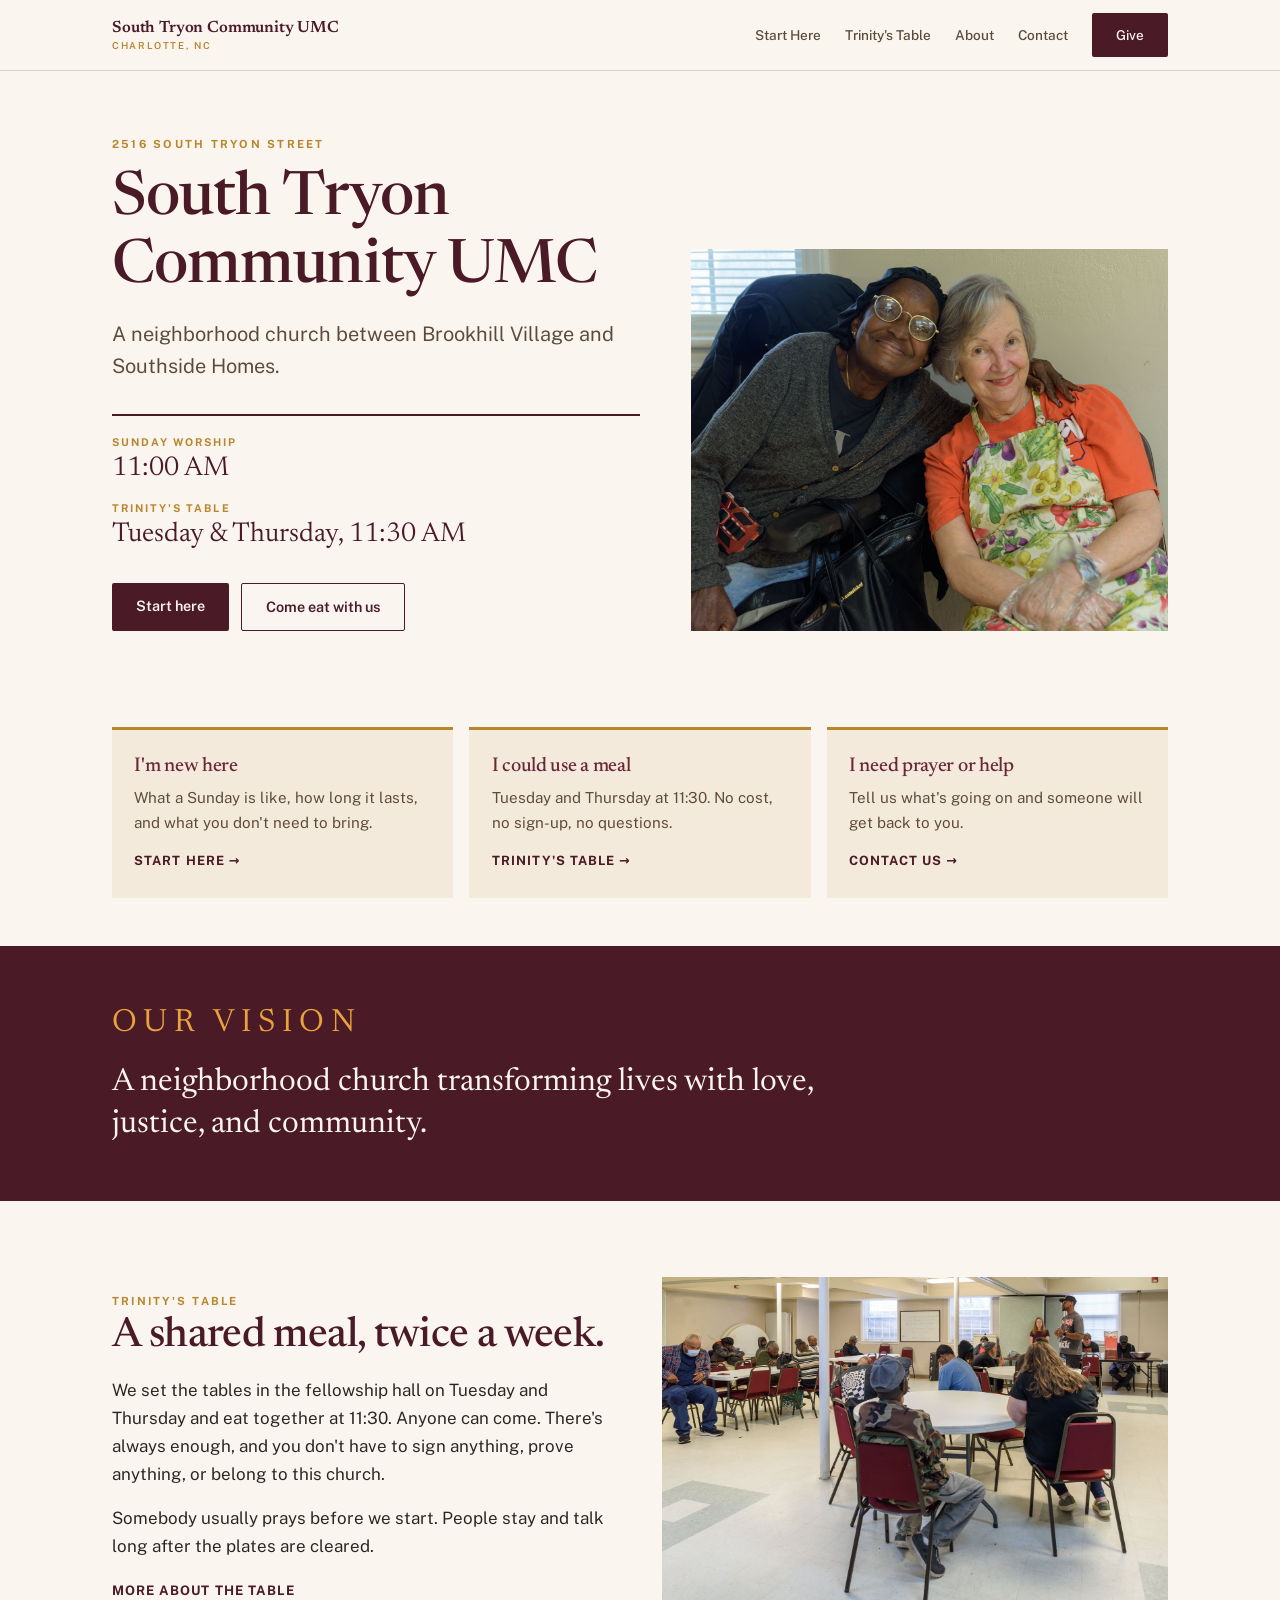
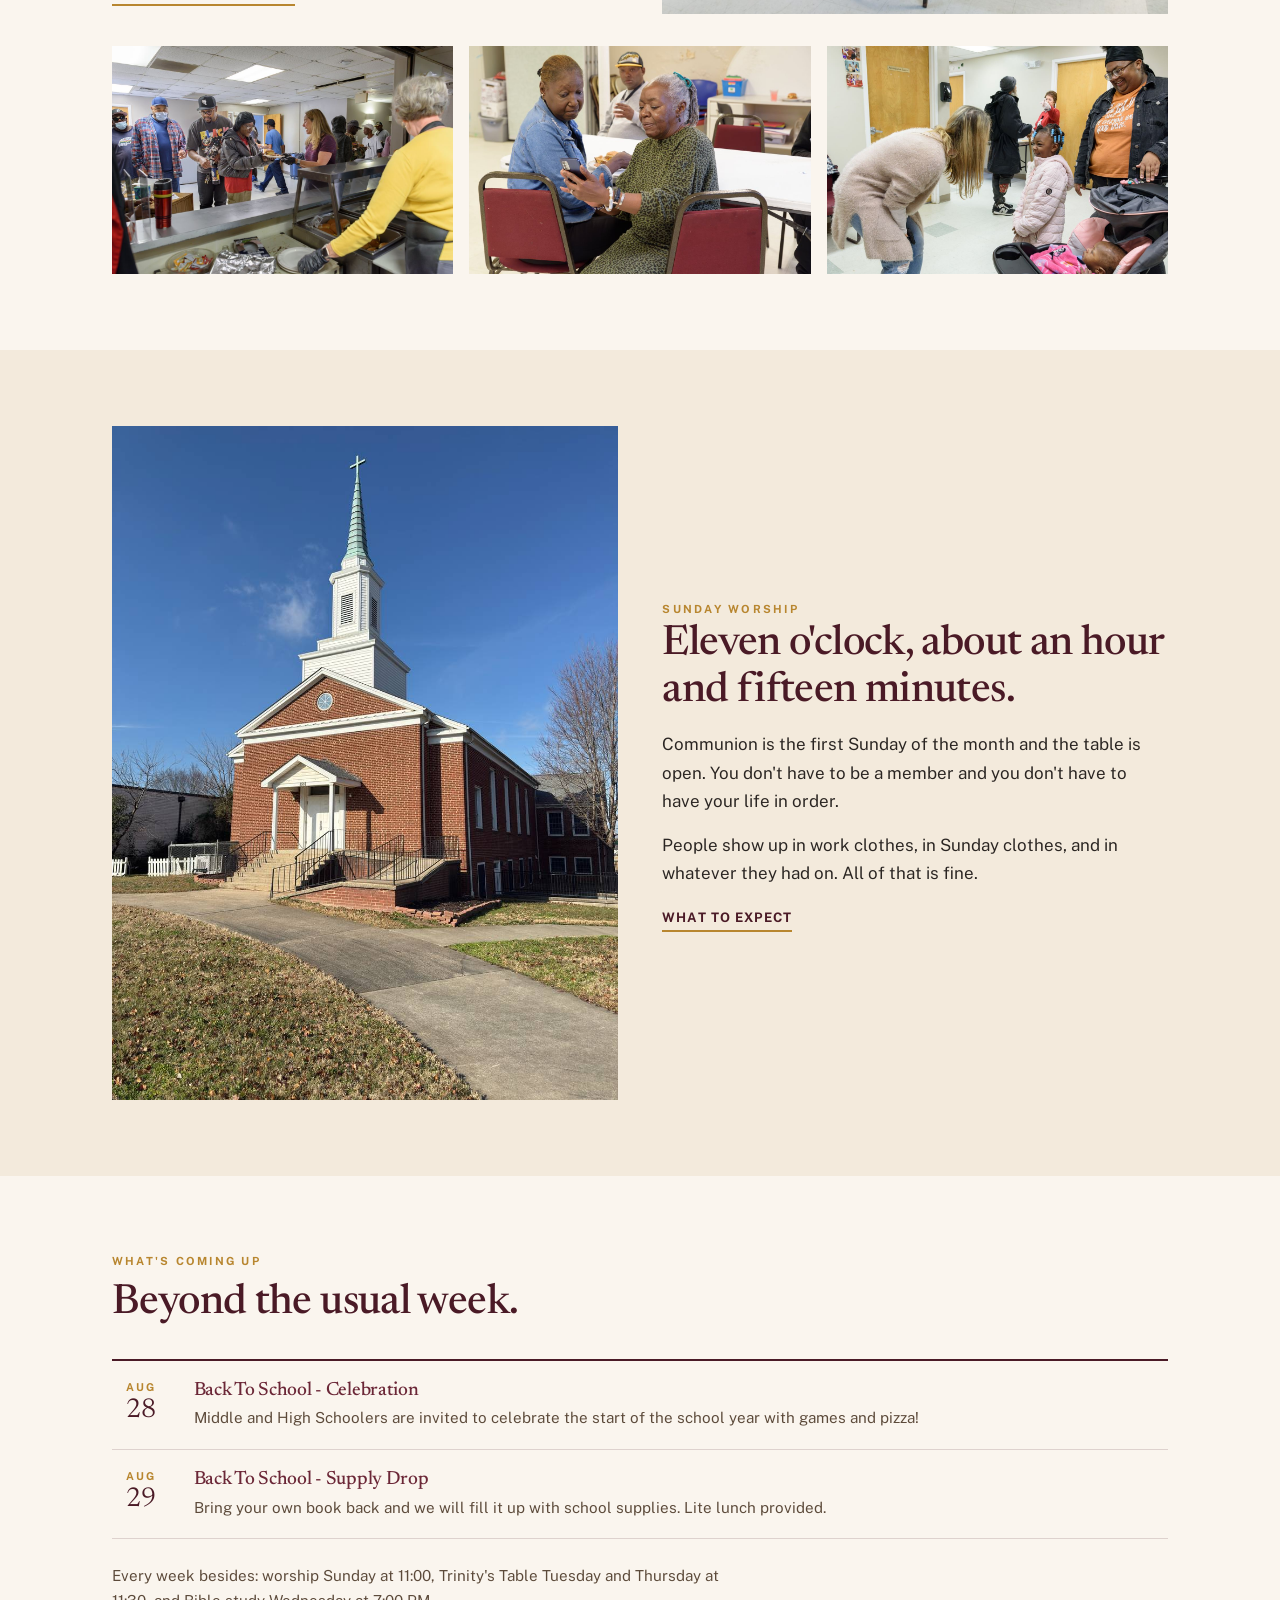
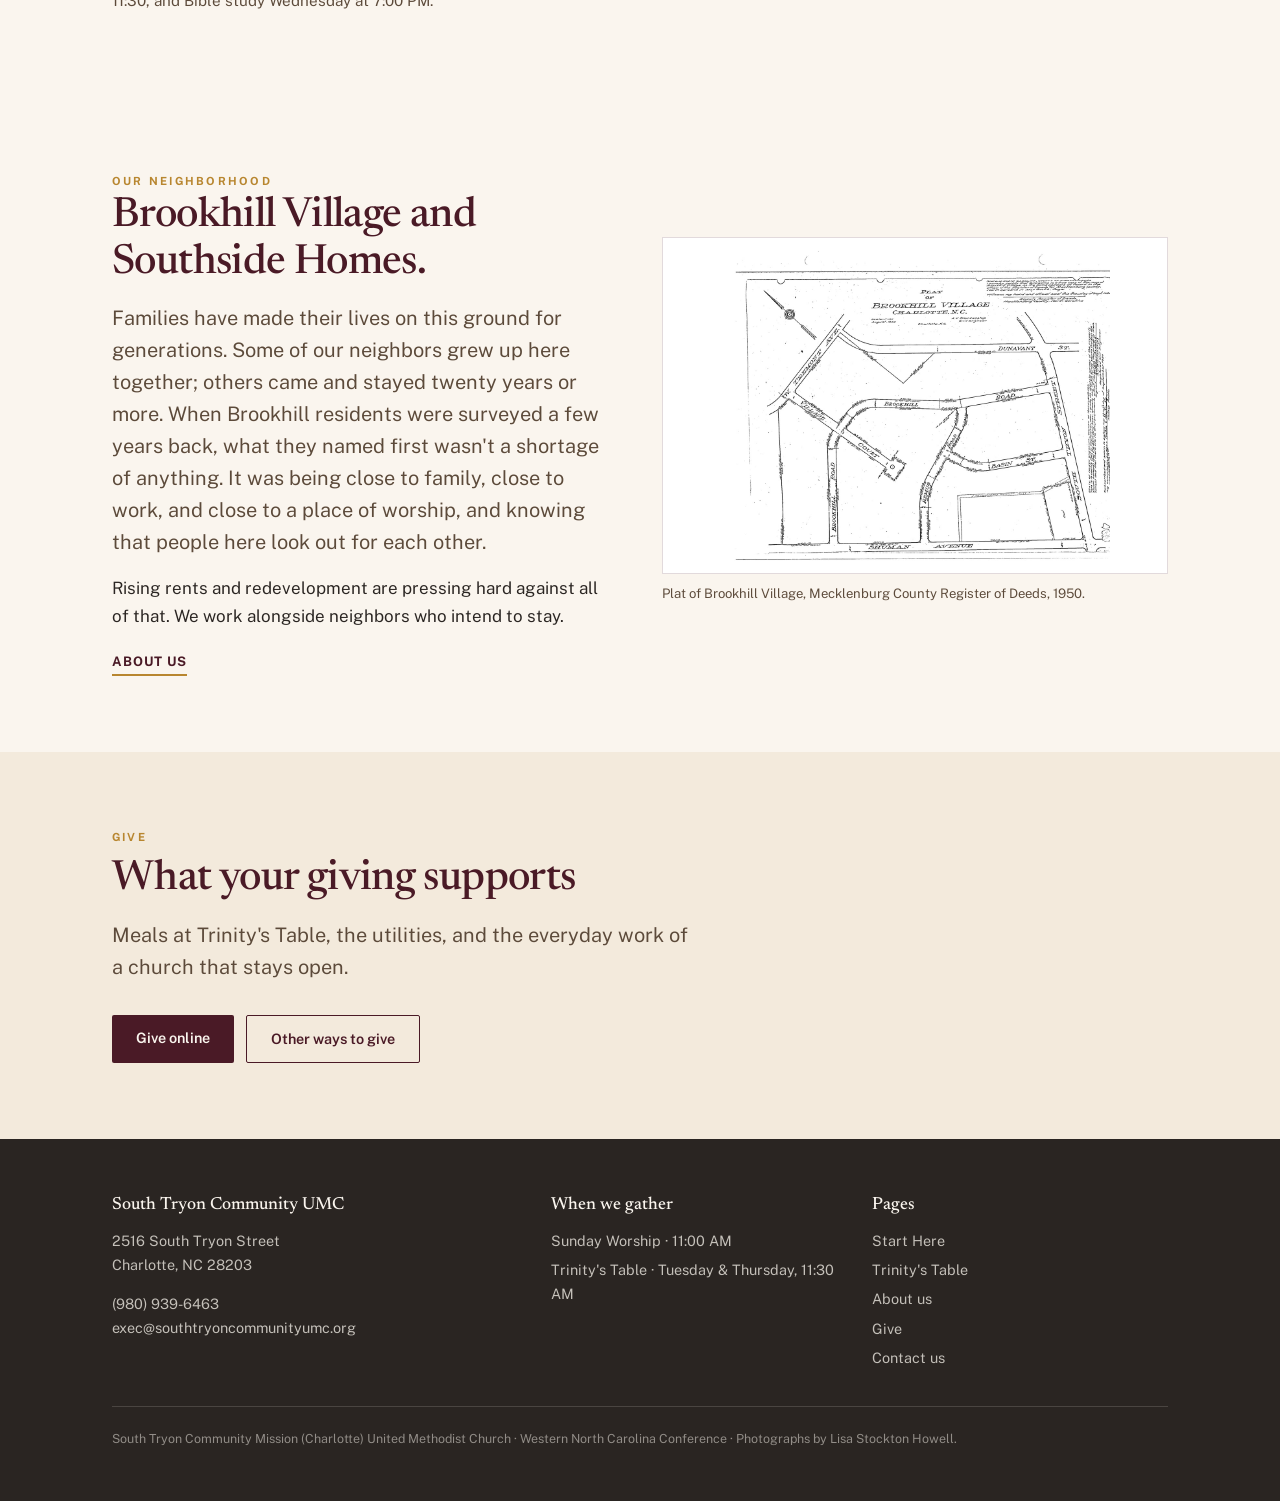
==== index.html @ f8459d77 "our neighborhood changes" ====
<!doctype html>
<html lang="en">
  <head>
    <meta charset="utf-8" />
    <meta name="viewport" content="width=device-width, initial-scale=1" />
    <title>
      South Tryon Community UMC — A Neighborhood Church in Charlotte
    </title>
    <meta
      name="description"
      content="A neighborhood church on South Tryon Street in Charlotte. Worship Sundays at 11:00. A free meal Tuesdays and Thursdays at 11:30."
    />
    <meta
      property="og:title"
      content="South Tryon Community UMC — A Neighborhood Church in Charlotte"
    />
    <meta
      property="og:description"
      content="A neighborhood church on South Tryon Street in Charlotte. Worship Sundays at 11:00. A free meal Tuesdays and Thursdays at 11:30."
    />
    <meta property="og:type" content="website" />
    <meta
      property="og:image"
      content="https://www.southtryoncommunityumc.org/hero.jpg"
    />
    <meta name="theme-color" content="#FAF5EE" />
    <link rel="preconnect" href="https://fonts.googleapis.com" />
    <link rel="preconnect" href="https://fonts.gstatic.com" crossorigin />
    <link
      href="https://fonts.googleapis.com/css2?family=Newsreader:opsz,wght@6..72,400;6..72,500;6..72,600&family=Public+Sans:wght@400;500;600;700&display=swap"
      rel="stylesheet"
    />
    <link rel="stylesheet" href="style.css" />
  </head>
  <body>
    <a class="skip" href="#main">Skip to content</a>

    <header class="site-head">
      <div class="head-in">
        <a class="brand" href="index.html"
          >South Tryon Community UMC<span>Charlotte, NC</span></a
        >
        <nav class="nav">
          <a href="visit.html">Start Here</a>
          <a href="table.html">Trinity's Table</a>
          <a href="about.html">About</a>
          <a href="visit.html#contact">Contact</a>
          <a
            class="btn"
            href="https://tithe.ly/give_new/www/#/tithely/give-one-time/189090"
            >Give</a
          >
        </nav>
      </div>
    </header>

    <main id="main">
      <section class="hero">
        <div class="wrap hero-grid">
          <div>
            <p class="eyebrow">2516 South Tryon Street</p>
            <h1>South Tryon Community UMC</h1>
            <p class="lede measure">
              A neighborhood church between Brookhill Village and Southside
              Homes.
            </p>
            <div class="hours">
              <dl>
                <div>
                  <dt>Sunday Worship</dt>
                  <dd>11:00 AM</dd>
                </div>
                <div>
                  <dt>Trinity's Table</dt>
                  <dd>Tuesday &amp; Thursday, 11:30 AM</dd>
                </div>
              </dl>
            </div>
            <div class="btn-row">
              <a class="btn" href="visit.html">Start here</a>
              <a class="btn btn-ghost" href="table.html">Come eat with us</a>
            </div>
          </div>
          <figure class="hero-photo">
            <img
              src="hero.jpg"
              alt="Two women sitting together at Trinity's Table, one with her arm around the other."
              width="1700"
              height="1360"
              fetchpriority="high"
            />
          </figure>
        </div>
      </section>

      <section class="sec sec-tight">
        <div class="wrap doors">
          <a class="door" href="visit.html">
            <h3>I'm new here</h3>
            <p>
              What a Sunday is like, how long it lasts, and what you don't need
              to bring.
            </p>
            <span class="go">Start here &rarr;</span>
          </a>
          <a class="door" href="table.html">
            <h3>I could use a meal</h3>
            <p>
              Tuesday and Thursday at 11:30. No cost, no sign-up, no questions.
            </p>
            <span class="go">Trinity's Table &rarr;</span>
          </a>
          <a class="door" href="visit.html#contact">
            <h3>I need prayer or help</h3>
            <p>Tell us what's going on and someone will get back to you.</p>
            <span class="go">Contact us &rarr;</span>
          </a>
        </div>
      </section>

      <section class="band">
        <div class="wrap">
          <p class="eyebrow">Our vision</p>
          <p>
            A neighborhood church transforming lives with love, justice, and
            community.
          </p>
        </div>
      </section>

      <section class="sec">
        <div class="wrap">
          <div class="split">
            <div>
              <span class="eyebrow">Trinity's Table</span>
              <h2>A shared meal, twice a week.</h2>
              <p>
                We set the tables in the fellowship hall on Tuesday and Thursday
                and eat together at 11:30. Anyone can come. There's always
                enough, and you don't have to sign anything, prove anything, or
                belong to this church.
              </p>
              <p>
                Somebody usually prays before we start. People stay and talk
                long after the plates are cleared.
              </p>
              <a class="more" href="table.html">More about the table</a>
            </div>
            <figure class="split-media">
              <img
                src="table-room.jpg"
                alt="Neighbors seated at round tables in the fellowship hall before the meal."
                loading="lazy"
                width="1500"
                height="1001"
              />
            </figure>
          </div>
          <div class="trio">
            <img
              src="table-serving.jpg"
              alt="Neighbors being served lunch at Trinity's Table."
              loading="lazy"
              width="1200"
              height="801"
            />
            <img
              src="table-talk.jpg"
              alt="Two women sitting at a table, talking and looking at a phone."
              loading="lazy"
              width="1200"
              height="801"
            />
            <img
              src="youth.jpg"
              alt="A young girl smiling as a volunteer bends down to greet her."
              loading="lazy"
              width="1300"
              height="868"
            />
          </div>
        </div>
      </section>

      <section class="sec sec-alt">
        <div class="wrap">
          <div class="split split-rev">
            <div>
              <span class="eyebrow">Sunday Worship</span>
              <h2>Eleven o'clock, about an hour and fifteen minutes.</h2>
              <p>
                Communion is the first Sunday of the month and the table is
                open. You don't have to be a member and you don't have to have
                your life in order.
              </p>
              <p>
                People show up in work clothes, in Sunday clothes, and in
                whatever they had on. All of that is fine.
              </p>
              <a class="more" href="visit.html">What to expect</a>
            </div>
            <figure class="split-media tall">
              <img
                src="church.jpg"
                alt="The brick sanctuary of South Tryon Community UMC with its white steeple."
                loading="lazy"
                width="938"
                height="1250"
              />
            </figure>
          </div>
        </div>
      </section>

      <!-- EVENTS:START -->
  <section class="sec" id="events">
    <div class="wrap">
      <span class="eyebrow">What's coming up</span>
      <h2>Beyond the usual week.</h2>
      <ul class="events">
        <li class="event">
          <div class="event-date">
            <span class="event-month">Aug</span>
            <span class="event-day">28</span>
          </div>
          <div class="event-body">
            <h3 class="event-title">Back To School - Celebration</h3>
            <p class="event-desc">Middle and High Schoolers are invited to celebrate the start of the school year with games and pizza!</p>
          </div>
        </li>
        <li class="event">
          <div class="event-date">
            <span class="event-month">Aug</span>
            <span class="event-day">29</span>
          </div>
          <div class="event-body">
            <h3 class="event-title">Back To School - Supply Drop</h3>
            <p class="event-desc">Bring your own book back and we will fill it up with school supplies. Lite lunch provided.</p>
          </div>
        </li>
      </ul>
      <p class="events-note">Every week besides: worship Sunday at 11:00, Trinity&#x27;s Table Tuesday and Thursday at 11:30, and Bible study Wednesday at 7:00 PM.</p>
    </div>
  </section>
<!-- EVENTS:END -->

      <section class="sec">
        <div class="wrap">
          <div class="split">
            <div>
              <span class="eyebrow">Our neighborhood</span>
              <h2>Brookhill Village and Southside Homes.</h2>
              <p class="lede measure">
                Families have made their lives on this ground for
                generations. Some of our neighbors grew up here together;
                others came and stayed twenty years or more. When Brookhill
                residents were surveyed a few years back, what they named
                first wasn't a shortage of anything. It was being close to
                family, close to work, and close to a place of worship, and
                knowing that people here look out for each other.
              </p>
              <p class="measure">
                Rising rents and redevelopment are pressing hard against all
                of that. We work alongside neighbors who intend to stay.
              </p>
              <a class="more" href="about.html">About us</a>
            </div>
            <figure class="split-media doc-media">
              <img
                src="brookhill-plat-1950.jpg"
                alt="1950 plat map of Brookhill Village, Charlotte, N.C., showing the subdivision's streets and lots as recorded with the Mecklenburg County Register of Deeds."
                loading="lazy"
                width="1200"
                height="960"
              />
              <figcaption>
                Plat of Brookhill Village, Mecklenburg County Register of
                Deeds, 1950.
              </figcaption>
            </figure>
          </div>
        </div>
      </section>

      <section class="sec sec-alt">
        <div class="wrap">
          <span class="eyebrow">Give</span>
          <h2>What your giving supports</h2>
          <p class="lede measure">
            Meals at Trinity's Table, the utilities, and the everyday work of a
            church that stays open.
          </p>
          <div class="btn-row">
            <a
              class="btn"
              href="https://tithe.ly/give_new/www/#/tithely/give-one-time/189090"
              >Give online</a
            >
            <a class="btn btn-ghost" href="give.html">Other ways to give</a>
          </div>
        </div>
      </section>
    </main>

    <footer class="site-foot">
      <div class="wrap">
        <div class="foot-grid">
          <div>
            <h4>South Tryon Community UMC</h4>
            <p>
              <a
                href="https://maps.google.com/?q=2516+South+Tryon+Street+Charlotte+NC+28203"
                >2516 South Tryon Street<br />Charlotte, NC 28203</a
              >
            </p>
            <p>
              <a href="tel:+19809396463">(980) 939-6463</a><br />
              <a href="mailto:exec@southtryoncommunityumc.org"
                >exec@southtryoncommunityumc.org</a
              >
            </p>
          </div>
          <div>
            <h4>When we gather</h4>
            <ul>
              <li>Sunday Worship &middot; 11:00 AM</li>
              <li>Trinity's Table &middot; Tuesday &amp; Thursday, 11:30 AM</li>
            </ul>
          </div>
          <div>
            <h4>Pages</h4>
            <ul>
              <li><a href="visit.html">Start Here</a></li>
              <li><a href="table.html">Trinity's Table</a></li>
              <li><a href="about.html">About us</a></li>
              <li><a href="give.html">Give</a></li>
              <li><a href="visit.html#contact">Contact us</a></li>
            </ul>
          </div>
        </div>
        <p class="colophon">
          South Tryon Community Mission (Charlotte) United Methodist Church
          &middot; Western North Carolina Conference &middot; Photographs by
          Lisa Stockton Howell.
        </p>
      </div>
    </footer>
  </body>
</html>
---- style.css ----
/* ==========================================================
   South Tryon Community UMC
   ========================================================== */

:root{
  --cream:#FAF5EE;
  --cream-2:#F3EADC;
  --ink:#2A2522;
  --ink-soft:#5C4A3A;
  --wine:#4A1A26;
  --wine-lt:#6B2737;
  --ember:#B8862F;
  --ember-hi:#E8A33C;
  --rule:rgba(74,26,38,.16);

  --serif:'Newsreader',Georgia,serif;
  --sans:'Public Sans',system-ui,-apple-system,sans-serif;

  --pad:clamp(1.25rem,5vw,4.5rem);
  --max:74rem;
}

*{box-sizing:border-box;margin:0;padding:0}
html{scroll-behavior:smooth;-webkit-text-size-adjust:100%}
body{
  background:var(--cream);
  color:var(--ink);
  font-family:var(--sans);
  font-size:1.0625rem;
  line-height:1.65;
  font-weight:380;
  overflow-x:hidden;
}
img{display:block;max-width:100%;height:auto}
a{color:inherit}
.wrap{max-width:var(--max);margin:0 auto;padding-inline:var(--pad)}
.skip{position:absolute;left:-9999px}
.skip:focus{left:1rem;top:1rem;position:fixed;z-index:100;background:var(--wine);
  color:var(--cream);padding:.7rem 1.2rem;border-radius:2px}

/* ---------- type ---------- */
h1,h2,h3{font-family:var(--serif);font-weight:500;line-height:1.12;letter-spacing:-.015em}
h1{font-size:clamp(2.2rem,5.6vw,3.8rem);color:var(--wine)}
h2{font-size:clamp(1.75rem,3.8vw,2.6rem);color:var(--wine)}
h3{font-size:1.25rem;color:var(--wine-lt);line-height:1.25}

.eyebrow{font-size:.7rem;font-weight:700;letter-spacing:.2em;
  text-transform:uppercase;color:var(--ember)}
.lede{font-size:clamp(1.05rem,2vw,1.25rem);line-height:1.6;color:var(--ink-soft)}
p + p{margin-top:1rem}
.measure{max-width:36rem}

/* ---------- header ---------- */
.site-head{position:sticky;top:0;z-index:50;background:rgba(250,245,238,.95);
  backdrop-filter:blur(8px);border-bottom:1px solid var(--rule)}
.head-in{max-width:var(--max);margin:0 auto;padding:.8rem var(--pad);
  display:flex;align-items:center;justify-content:space-between;gap:1rem}
.brand{font-family:var(--serif);font-size:1.02rem;font-weight:600;color:var(--wine);
  text-decoration:none;line-height:1.15;letter-spacing:-.01em}
.brand span{display:block;font-family:var(--sans);font-size:.6rem;font-weight:600;
  letter-spacing:.17em;text-transform:uppercase;color:var(--ember);margin-top:.15rem}
.nav{display:flex;align-items:center;gap:1.5rem}
.nav a{font-size:.85rem;font-weight:500;text-decoration:none;color:var(--ink-soft)}
.nav a:hover{color:var(--wine)}
.nav a[aria-current="page"]{color:var(--wine);border-bottom:2px solid var(--ember);padding-bottom:2px}
.nav .btn{color:var(--cream);border-bottom:none;padding-bottom:.65rem}
@media(max-width:860px){.nav a:not(.btn){display:none}}

.btn{display:inline-block;background:var(--wine);color:var(--cream);
  padding:.7rem 1.5rem;border-radius:2px;text-decoration:none;font-size:.9rem;
  font-weight:600;transition:background .18s ease;border:none;cursor:pointer;
  font-family:var(--sans)}
.btn:hover{background:var(--wine-lt)}
.btn-ghost{background:transparent;color:var(--wine);border:1px solid var(--wine)}
.btn-ghost:hover{background:var(--wine);color:var(--cream)}
.btn-row{display:flex;flex-wrap:wrap;gap:.75rem;margin-top:2rem}
a:focus-visible,button:focus-visible,input:focus-visible,textarea:focus-visible,select:focus-visible{
  outline:2px solid var(--ember-hi);outline-offset:3px}

/* ---------- hero ---------- */
.hero{padding:clamp(2.25rem,5vw,4.25rem) 0 clamp(1.75rem,4vw,3rem)}
.hero-grid{display:grid;grid-template-columns:1fr;gap:clamp(1.75rem,4vw,3.25rem);align-items:end}
@media(min-width:900px){.hero-grid{grid-template-columns:1.05fr .95fr}}
.hero h1{margin:.8rem 0 1rem}
.hero-photo img{width:100%;aspect-ratio:5/4;object-fit:cover;object-position:50% 32%}

.hours{margin-top:2rem;border-top:2px solid var(--wine);padding-top:1.1rem}
.hours dl{display:grid;gap:1rem}
.hours dt{font-size:.67rem;font-weight:700;letter-spacing:.19em;
  text-transform:uppercase;color:var(--ember)}
.hours dd{font-family:var(--serif);font-size:clamp(1.3rem,2.8vw,1.7rem);
  color:var(--wine);line-height:1.15;margin-top:.1rem}

/* ---------- page header (inner pages) ---------- */
.page-head{padding:clamp(2.25rem,5vw,3.75rem) 0 clamp(1.5rem,3vw,2.25rem);
  border-bottom:1px solid var(--rule)}
.page-head h1{margin:.7rem 0 .9rem}

/* ---------- three doors ---------- */
.doors{display:grid;grid-template-columns:1fr;gap:1rem}
@media(min-width:820px){.doors{grid-template-columns:repeat(3,1fr)}}
.door{display:block;text-decoration:none;background:var(--cream-2);
  border-top:3px solid var(--ember);padding:1.5rem 1.4rem 1.6rem;
  transition:background .18s ease,transform .18s ease}
.door:hover{background:#EDE1CE;transform:translateY(-2px)}
.door h3{margin-bottom:.4rem}
.door p{font-size:.95rem;color:var(--ink-soft)}
.door .go{display:inline-block;margin-top:.9rem;font-size:.8rem;font-weight:700;
  letter-spacing:.08em;text-transform:uppercase;color:var(--wine)}

/* ---------- sections ---------- */
.sec{padding-block:clamp(2.75rem,6vw,4.75rem)}
.sec-tight{padding-block:clamp(2rem,4vw,3rem)}
.sec-alt{background:var(--cream-2)}
.sec > .wrap > .eyebrow{display:block;margin-bottom:.6rem}
.sec h2 + p,.sec h2 + .lede{margin-top:1rem}

.split{display:grid;grid-template-columns:1fr;gap:clamp(1.5rem,3.5vw,3rem);align-items:center}
@media(min-width:880px){
  .split{grid-template-columns:1fr 1fr}
  .split-rev .split-media{order:-1}
}
.split-media img{width:100%;aspect-ratio:3/2;object-fit:cover}
.split-media.tall img{aspect-ratio:3/4}
.doc-media img{object-fit:contain;background:#fff;border:1px solid var(--rule);padding:.75rem}
.doc-media figcaption{margin-top:.6rem;font-size:.82rem;color:var(--ink-soft)}

.trio{display:grid;grid-template-columns:1fr;gap:1rem;margin-top:2rem}
@media(min-width:640px){.trio{grid-template-columns:1fr 1fr}}
@media(min-width:940px){.trio{grid-template-columns:repeat(3,1fr)}}
.trio img{width:100%;aspect-ratio:3/2;object-fit:cover}

.more{display:inline-block;margin-top:1.25rem;font-size:.82rem;font-weight:700;
  letter-spacing:.08em;text-transform:uppercase;color:var(--wine);
  text-decoration:none;border-bottom:2px solid var(--ember);padding-bottom:2px}
.more:hover{border-bottom-color:var(--wine)}

/* ---------- band ---------- */
.band{background:var(--wine);color:var(--cream)}
.band .wrap{padding-block:clamp(2.25rem,4.5vw,3.5rem)}
.band p{font-family:var(--serif);font-size:clamp(1.35rem,3.2vw,2rem);
  line-height:1.32;max-width:44rem;font-weight:400}
.band .eyebrow{color:var(--ember-hi);margin-bottom:.9rem}

/* ---------- values ---------- */
.values{display:grid;grid-template-columns:1fr;gap:1.6rem;margin-top:2.25rem}
@media(min-width:700px){.values{grid-template-columns:1fr 1fr}}
@media(min-width:1000px){.values{grid-template-columns:repeat(4,1fr)}}
.value{border-top:2px solid var(--ember);padding-top:.9rem}
.value h3{font-size:1.1rem;margin-bottom:.35rem}
.value p{font-size:.93rem;color:var(--ink-soft)}

/* ---------- lists ---------- */
.plainlist{list-style:none;margin-top:1.25rem;display:grid;gap:.85rem;max-width:38rem}
.plainlist li{padding-left:1.4rem;position:relative}
.plainlist li::before{content:"";position:absolute;left:0;top:.62em;
  width:.5rem;height:.5rem;background:var(--ember)}

.qa{display:grid;gap:1.9rem;margin-top:2rem;max-width:40rem}
.qa h3{margin-bottom:.35rem}

/* ---------- give ---------- */
.give-box{background:var(--wine);color:var(--cream);
  padding:clamp(1.6rem,3.5vw,2.5rem);margin-top:1.75rem}
.give-box h3{color:var(--cream);font-size:1.35rem}
.give-box p{margin-top:.55rem;color:rgba(237,228,214,.85);max-width:34rem}
.give-box .btn{background:var(--ember-hi);color:var(--wine);margin-top:1.35rem;font-weight:700}
.give-box .btn:hover{background:var(--cream)}
.fineprint{font-size:.85rem;color:var(--ink-soft);margin-top:1.25rem;max-width:38rem}

/* ---------- info + form ---------- */
.two-col{display:grid;grid-template-columns:1fr;gap:clamp(2rem,4.5vw,3.25rem)}
@media(min-width:880px){.two-col{grid-template-columns:1fr 1fr}}
.info dl{display:grid;gap:1.25rem;margin-top:1.5rem}
.info dt{font-size:.67rem;font-weight:700;letter-spacing:.19em;
  text-transform:uppercase;color:var(--ember)}
.info dd{margin-top:.18rem}
.info dd a{text-decoration:none;border-bottom:1px solid var(--rule)}
.info dd a:hover{border-bottom-color:var(--ember)}

.form{margin-top:1.5rem;max-width:34rem}
.field{margin-bottom:1rem}
.field label{display:block;font-size:.68rem;font-weight:700;letter-spacing:.15em;
  text-transform:uppercase;color:var(--wine-lt);margin-bottom:.35rem}
.field input,.field textarea,.field select{width:100%;padding:.72rem .85rem;
  font-family:var(--sans);font-size:1rem;color:var(--ink);background:#fff;
  border:1px solid var(--rule);border-radius:2px}
.field textarea{min-height:6.5rem;resize:vertical}
.hp{position:absolute;left:-9999px}

/* ---------- footer ---------- */
.site-foot{background:var(--ink);color:rgba(250,245,238,.75);
  padding-block:clamp(2.25rem,4.5vw,3.25rem);font-size:.9rem;margin-top:0}
.foot-grid{display:grid;grid-template-columns:1fr;gap:1.6rem}
@media(min-width:700px){.foot-grid{grid-template-columns:1.4fr 1fr 1fr}}
.site-foot h4{font-family:var(--serif);color:var(--cream);font-size:1.1rem;
  font-weight:500;margin-bottom:.55rem}
.site-foot a{color:rgba(250,245,238,.75);text-decoration:none}
.site-foot a:hover{color:var(--ember-hi)}
.site-foot ul{list-style:none;display:grid;gap:.35rem}
.colophon{border-top:1px solid rgba(250,245,238,.15);margin-top:2.25rem;
  padding-top:1.35rem;font-size:.78rem;color:rgba(250,245,238,.5)}

@media(prefers-reduced-motion:reduce){
  *{animation:none!important;transition:none!important;scroll-behavior:auto!important}
}

/* ---------- upcoming events ---------- */
.events{list-style:none;margin-top:2rem;border-top:2px solid var(--wine)}
.event{display:flex;gap:clamp(1rem,3vw,1.5rem);padding:1.15rem 0;
  border-bottom:1px solid var(--rule)}
.event-date{flex:0 0 3.6rem;text-align:center}
.event-month{display:block;font-size:.68rem;font-weight:700;letter-spacing:.16em;
  text-transform:uppercase;color:var(--ember)}
.event-day{display:block;font-family:var(--serif);font-size:1.7rem;
  color:var(--wine);line-height:1.05}
.event-body{flex:1}
.event-title{font-size:1.2rem;color:var(--wine-lt);line-height:1.25}
.event-desc{font-size:.95rem;color:var(--ink-soft);margin-top:.15rem}
.events-note{margin-top:1.5rem;font-size:.95rem;color:var(--ink-soft);max-width:38rem}
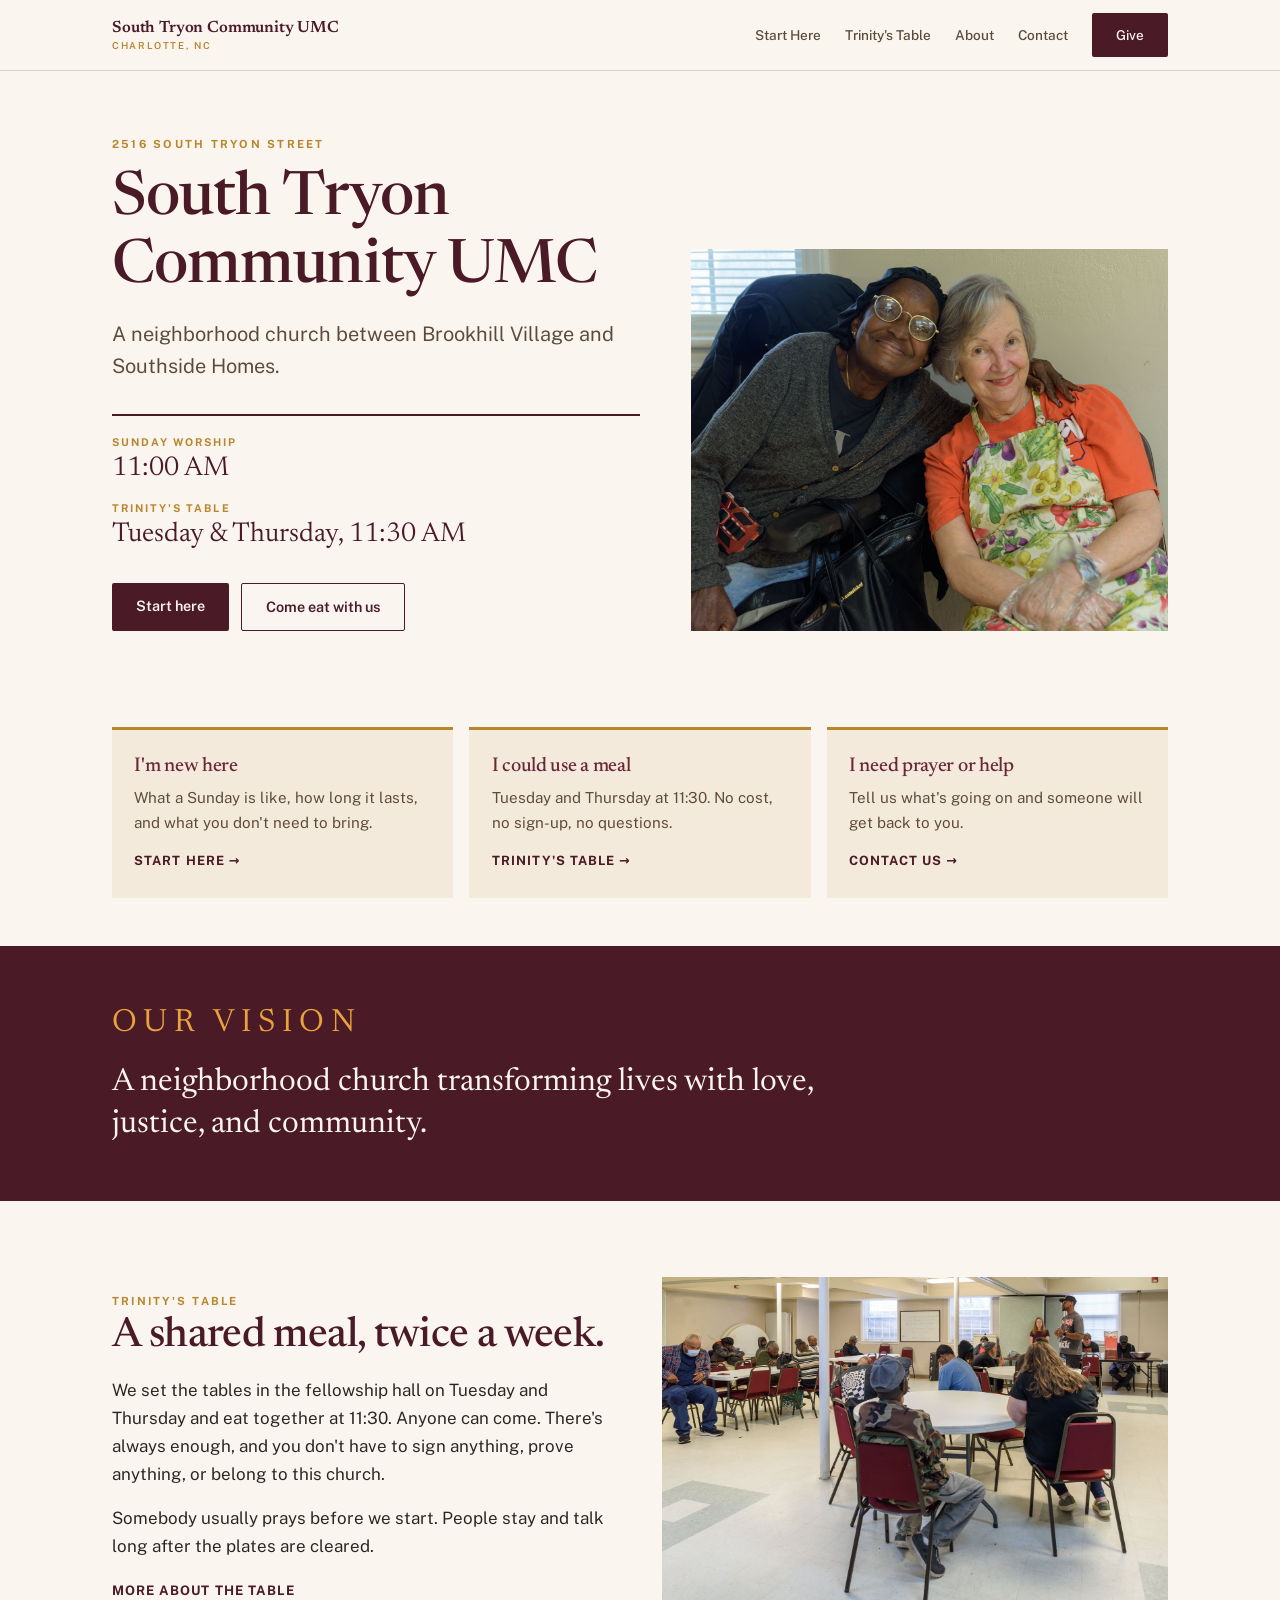
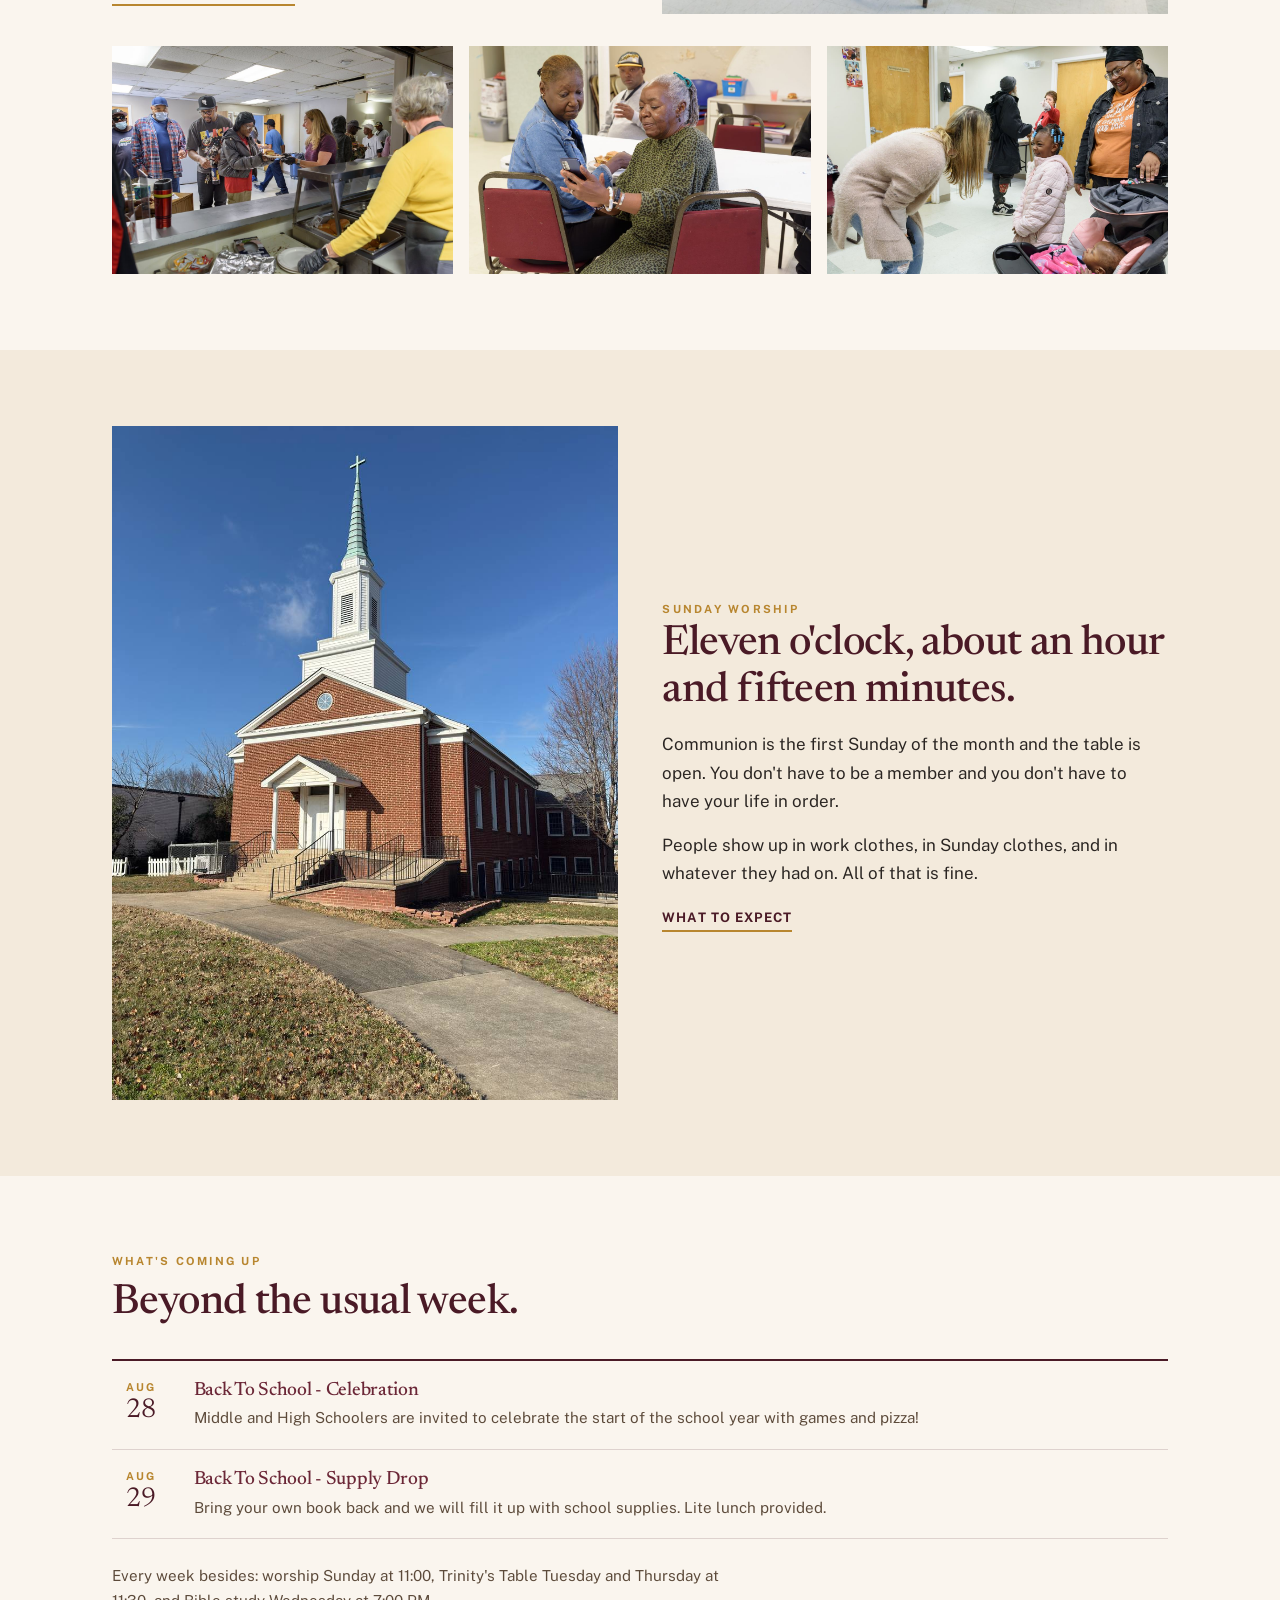
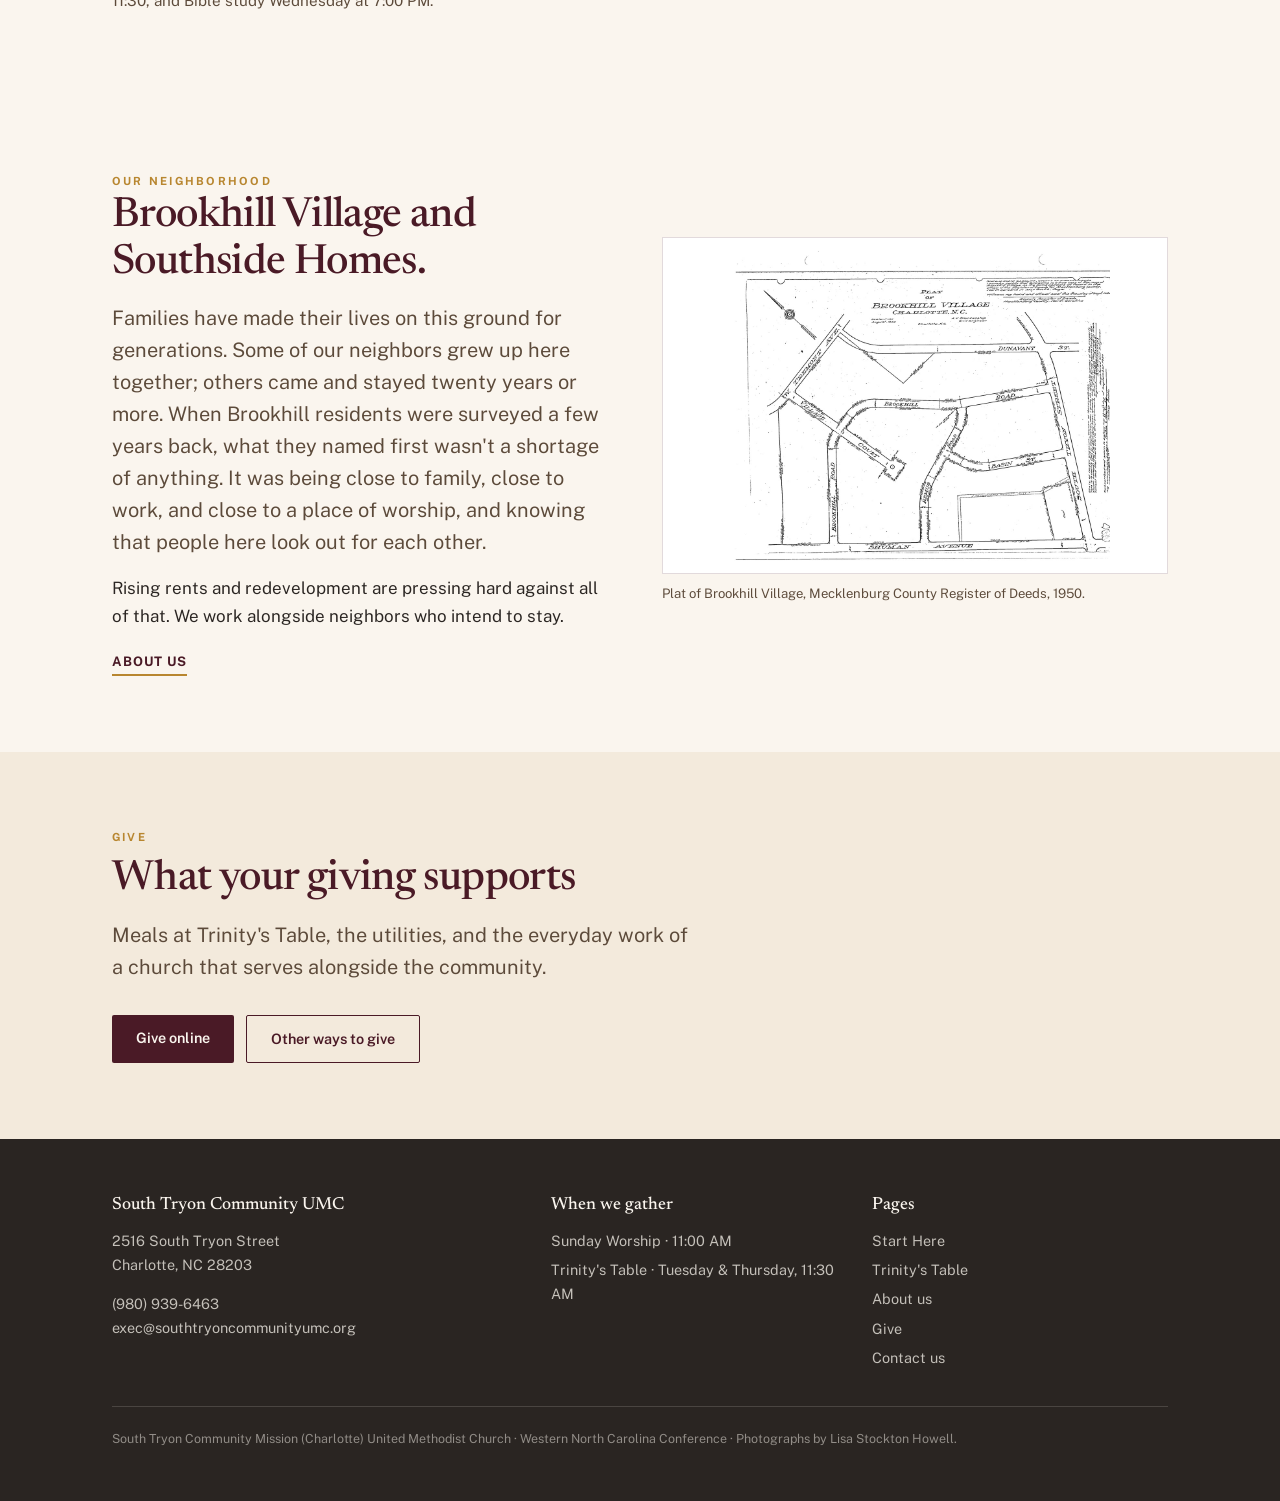
==== commit afa36333: "Give change" ====
--- a/index.html
+++ b/index.html
@@ -213,36 +213,45 @@
       </section>
 
       <!-- EVENTS:START -->
-  <section class="sec" id="events">
-    <div class="wrap">
-      <span class="eyebrow">What's coming up</span>
-      <h2>Beyond the usual week.</h2>
-      <ul class="events">
-        <li class="event">
-          <div class="event-date">
-            <span class="event-month">Aug</span>
-            <span class="event-day">28</span>
-          </div>
-          <div class="event-body">
-            <h3 class="event-title">Back To School - Celebration</h3>
-            <p class="event-desc">Middle and High Schoolers are invited to celebrate the start of the school year with games and pizza!</p>
-          </div>
-        </li>
-        <li class="event">
-          <div class="event-date">
-            <span class="event-month">Aug</span>
-            <span class="event-day">29</span>
-          </div>
-          <div class="event-body">
-            <h3 class="event-title">Back To School - Supply Drop</h3>
-            <p class="event-desc">Bring your own book back and we will fill it up with school supplies. Lite lunch provided.</p>
-          </div>
-        </li>
-      </ul>
-      <p class="events-note">Every week besides: worship Sunday at 11:00, Trinity&#x27;s Table Tuesday and Thursday at 11:30, and Bible study Wednesday at 7:00 PM.</p>
-    </div>
-  </section>
-<!-- EVENTS:END -->
+      <section class="sec" id="events">
+        <div class="wrap">
+          <span class="eyebrow">What's coming up</span>
+          <h2>Beyond the usual week.</h2>
+          <ul class="events">
+            <li class="event">
+              <div class="event-date">
+                <span class="event-month">Aug</span>
+                <span class="event-day">28</span>
+              </div>
+              <div class="event-body">
+                <h3 class="event-title">Back To School - Celebration</h3>
+                <p class="event-desc">
+                  Middle and High Schoolers are invited to celebrate the start
+                  of the school year with games and pizza!
+                </p>
+              </div>
+            </li>
+            <li class="event">
+              <div class="event-date">
+                <span class="event-month">Aug</span>
+                <span class="event-day">29</span>
+              </div>
+              <div class="event-body">
+                <h3 class="event-title">Back To School - Supply Drop</h3>
+                <p class="event-desc">
+                  Bring your own book back and we will fill it up with school
+                  supplies. Lite lunch provided.
+                </p>
+              </div>
+            </li>
+          </ul>
+          <p class="events-note">
+            Every week besides: worship Sunday at 11:00, Trinity&#x27;s Table
+            Tuesday and Thursday at 11:30, and Bible study Wednesday at 7:00 PM.
+          </p>
+        </div>
+      </section>
+      <!-- EVENTS:END -->
 
       <section class="sec">
         <div class="wrap">
@@ -251,17 +260,17 @@
               <span class="eyebrow">Our neighborhood</span>
               <h2>Brookhill Village and Southside Homes.</h2>
               <p class="lede measure">
-                Families have made their lives on this ground for
-                generations. Some of our neighbors grew up here together;
-                others came and stayed twenty years or more. When Brookhill
-                residents were surveyed a few years back, what they named
-                first wasn't a shortage of anything. It was being close to
-                family, close to work, and close to a place of worship, and
-                knowing that people here look out for each other.
+                Families have made their lives on this ground for generations.
+                Some of our neighbors grew up here together; others came and
+                stayed twenty years or more. When Brookhill residents were
+                surveyed a few years back, what they named first wasn't a
+                shortage of anything. It was being close to family, close to
+                work, and close to a place of worship, and knowing that people
+                here look out for each other.
               </p>
               <p class="measure">
-                Rising rents and redevelopment are pressing hard against all
-                of that. We work alongside neighbors who intend to stay.
+                Rising rents and redevelopment are pressing hard against all of
+                that. We work alongside neighbors who intend to stay.
               </p>
               <a class="more" href="about.html">About us</a>
             </div>
@@ -274,8 +283,8 @@
                 height="960"
               />
               <figcaption>
-                Plat of Brookhill Village, Mecklenburg County Register of
-                Deeds, 1950.
+                Plat of Brookhill Village, Mecklenburg County Register of Deeds,
+                1950.
               </figcaption>
             </figure>
           </div>
@@ -288,7 +297,7 @@
           <h2>What your giving supports</h2>
           <p class="lede measure">
             Meals at Trinity's Table, the utilities, and the everyday work of a
-            church that stays open.
+            church that serves alongside the community.
           </p>
           <div class="btn-row">
             <a
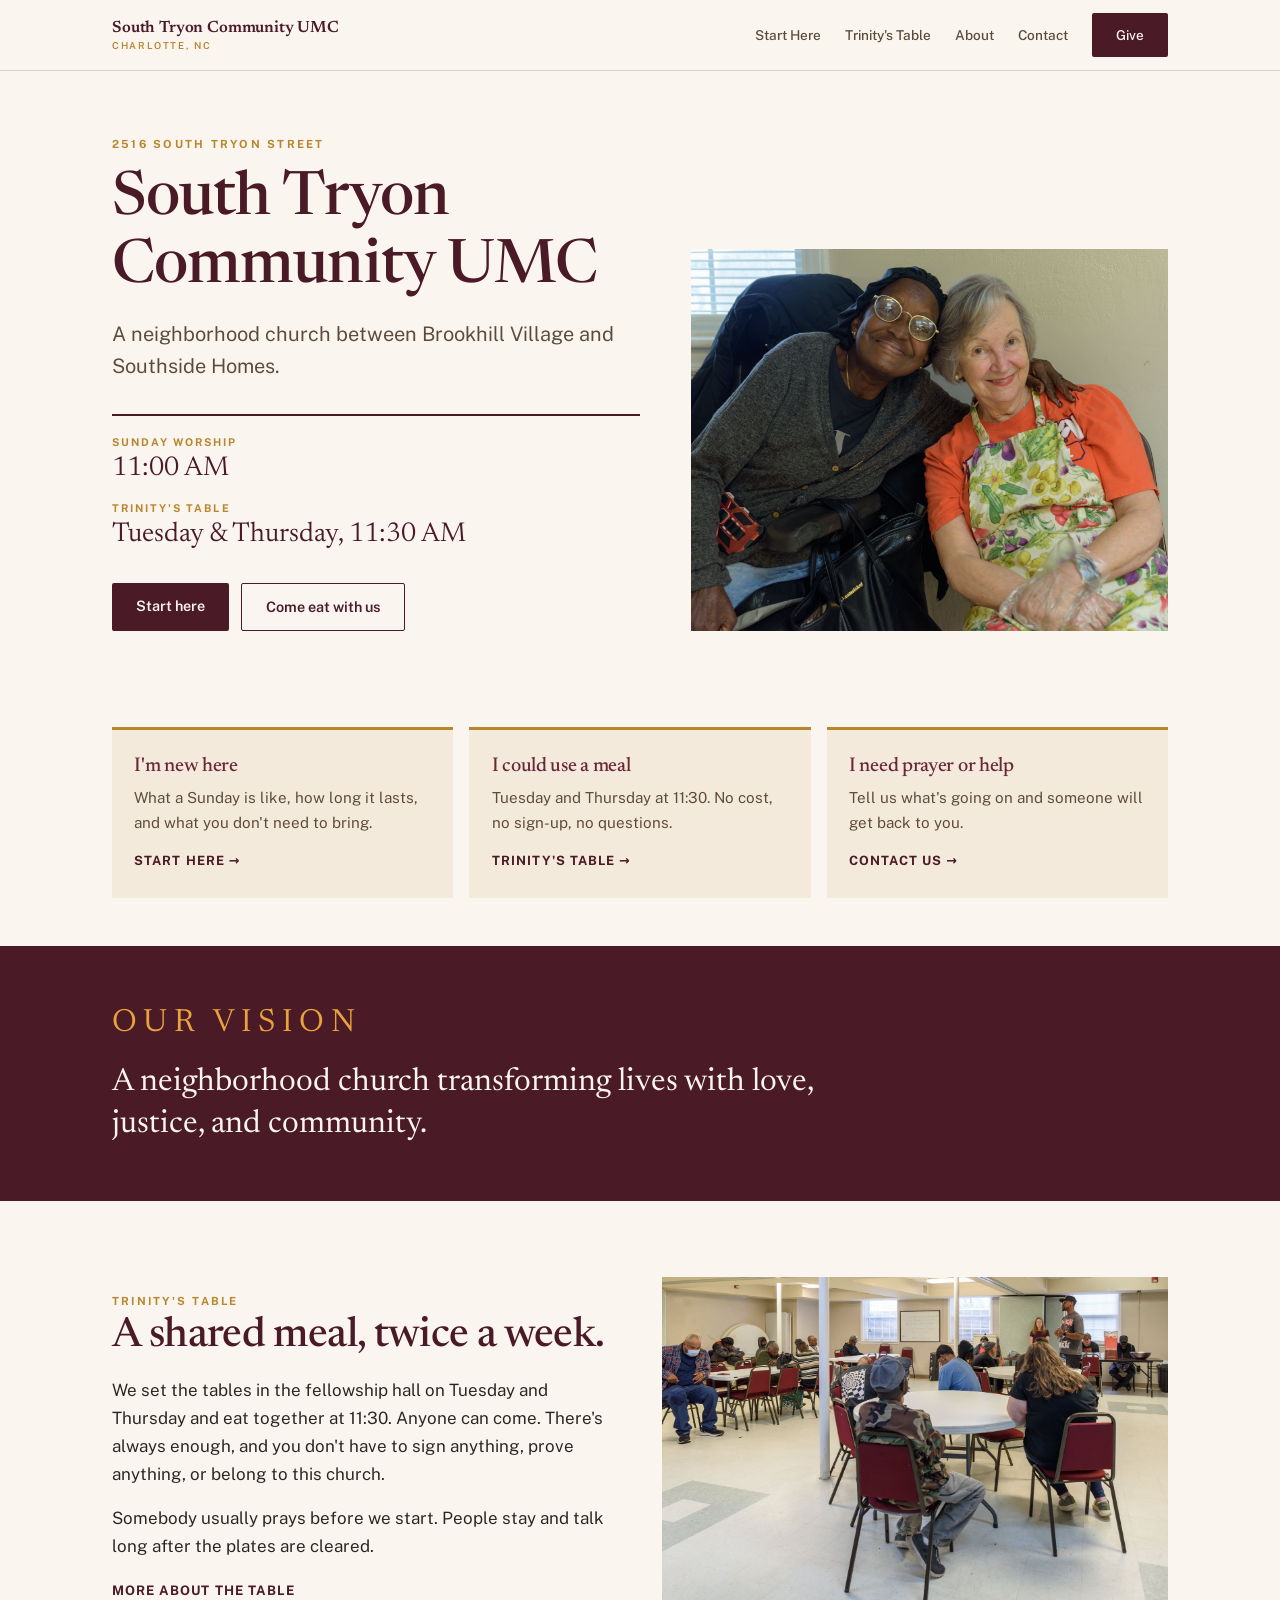
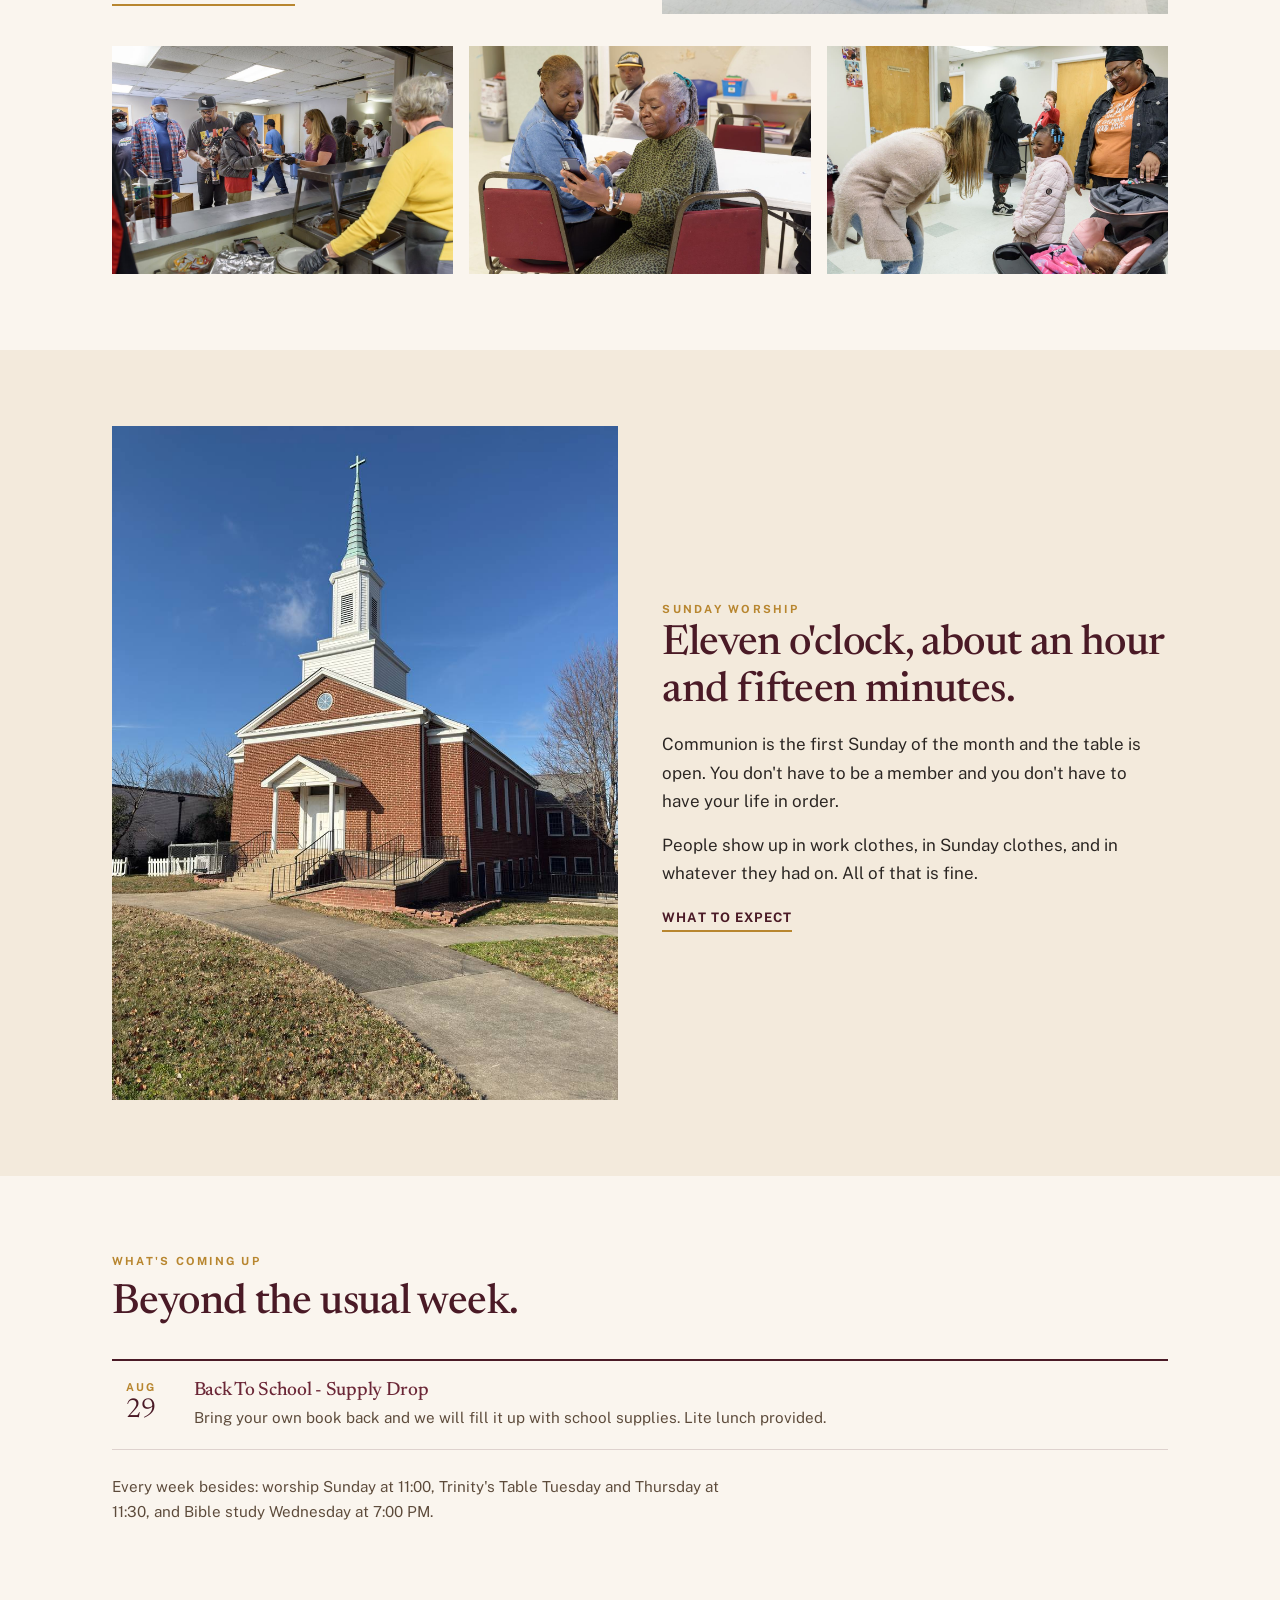
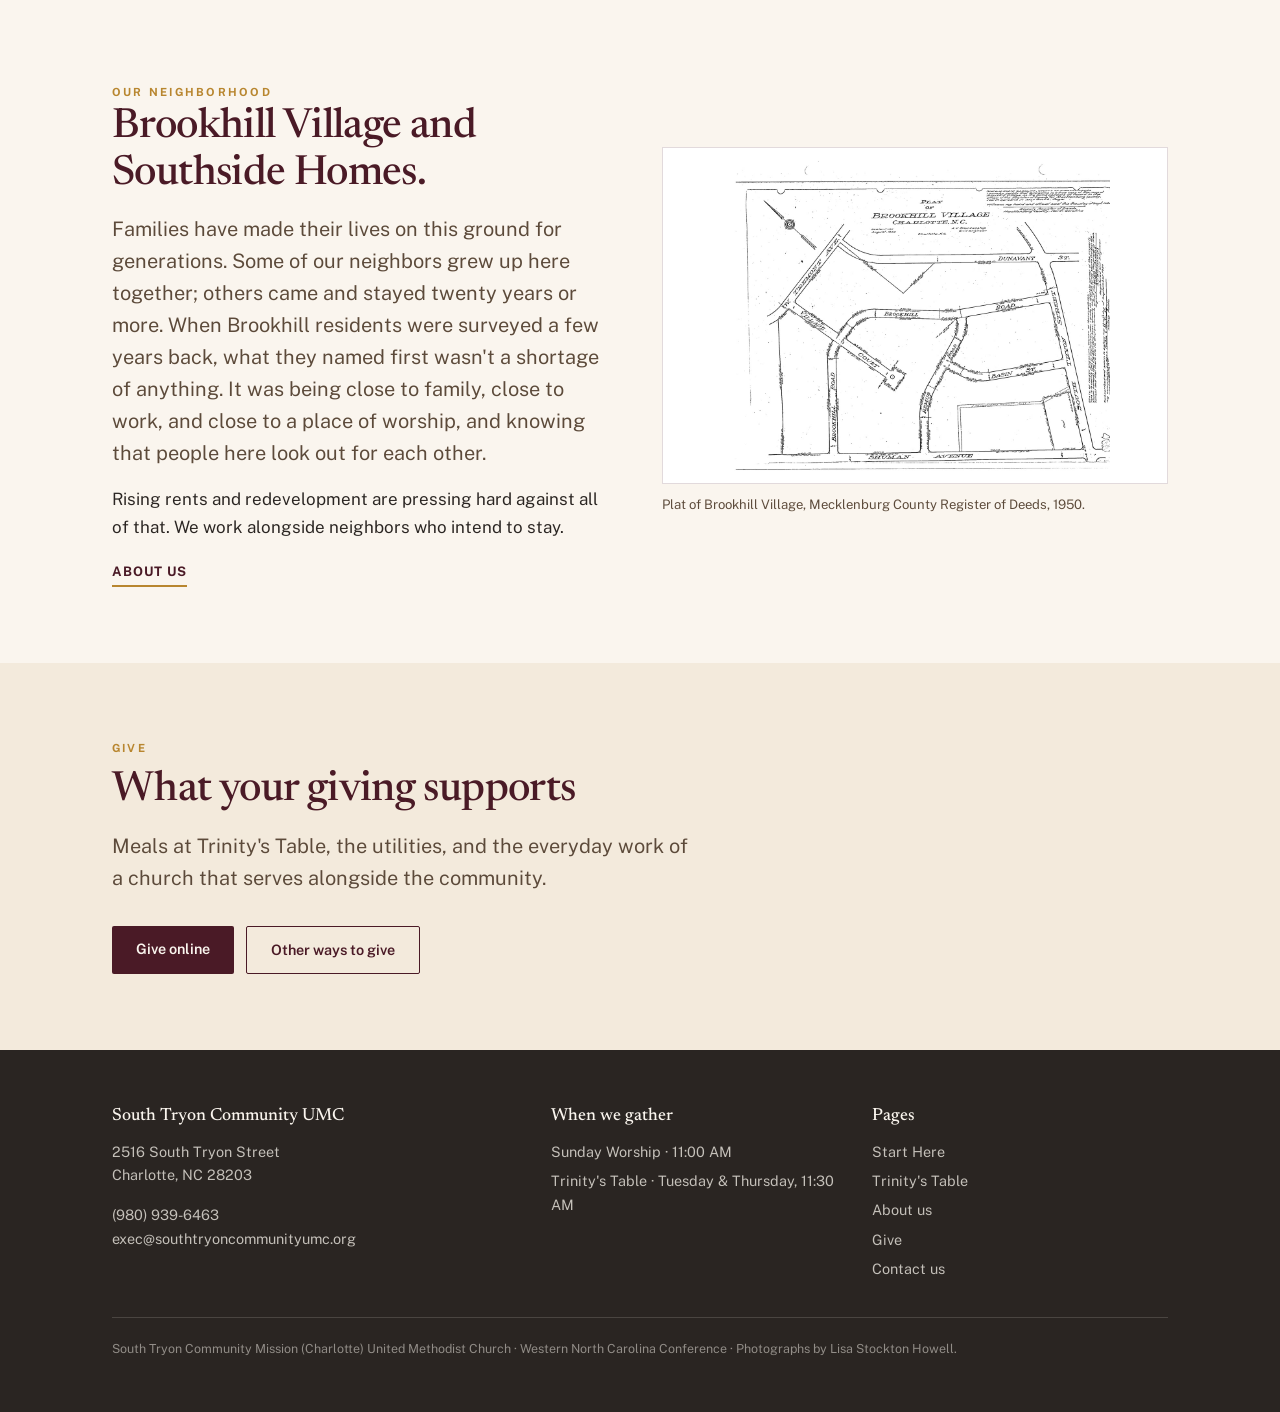
==== commit 7adf87bc: "Update upcoming events from calendar" ====
--- a/index.html
+++ b/index.html
@@ -213,45 +213,26 @@
       </section>
 
       <!-- EVENTS:START -->
-      <section class="sec" id="events">
-        <div class="wrap">
-          <span class="eyebrow">What's coming up</span>
-          <h2>Beyond the usual week.</h2>
-          <ul class="events">
-            <li class="event">
-              <div class="event-date">
-                <span class="event-month">Aug</span>
-                <span class="event-day">28</span>
-              </div>
-              <div class="event-body">
-                <h3 class="event-title">Back To School - Celebration</h3>
-                <p class="event-desc">
-                  Middle and High Schoolers are invited to celebrate the start
-                  of the school year with games and pizza!
-                </p>
-              </div>
-            </li>
-            <li class="event">
-              <div class="event-date">
-                <span class="event-month">Aug</span>
-                <span class="event-day">29</span>
-              </div>
-              <div class="event-body">
-                <h3 class="event-title">Back To School - Supply Drop</h3>
-                <p class="event-desc">
-                  Bring your own book back and we will fill it up with school
-                  supplies. Lite lunch provided.
-                </p>
-              </div>
-            </li>
-          </ul>
-          <p class="events-note">
-            Every week besides: worship Sunday at 11:00, Trinity&#x27;s Table
-            Tuesday and Thursday at 11:30, and Bible study Wednesday at 7:00 PM.
-          </p>
-        </div>
-      </section>
-      <!-- EVENTS:END -->
+  <section class="sec" id="events">
+    <div class="wrap">
+      <span class="eyebrow">What's coming up</span>
+      <h2>Beyond the usual week.</h2>
+      <ul class="events">
+        <li class="event">
+          <div class="event-date">
+            <span class="event-month">Aug</span>
+            <span class="event-day">29</span>
+          </div>
+          <div class="event-body">
+            <h3 class="event-title">Back To School - Supply Drop</h3>
+            <p class="event-desc">Bring your own book back and we will fill it up with school supplies. Lite lunch provided.</p>
+          </div>
+        </li>
+      </ul>
+      <p class="events-note">Every week besides: worship Sunday at 11:00, Trinity&#x27;s Table Tuesday and Thursday at 11:30, and Bible study Wednesday at 7:00 PM.</p>
+    </div>
+  </section>
+<!-- EVENTS:END -->
 
       <section class="sec">
         <div class="wrap">
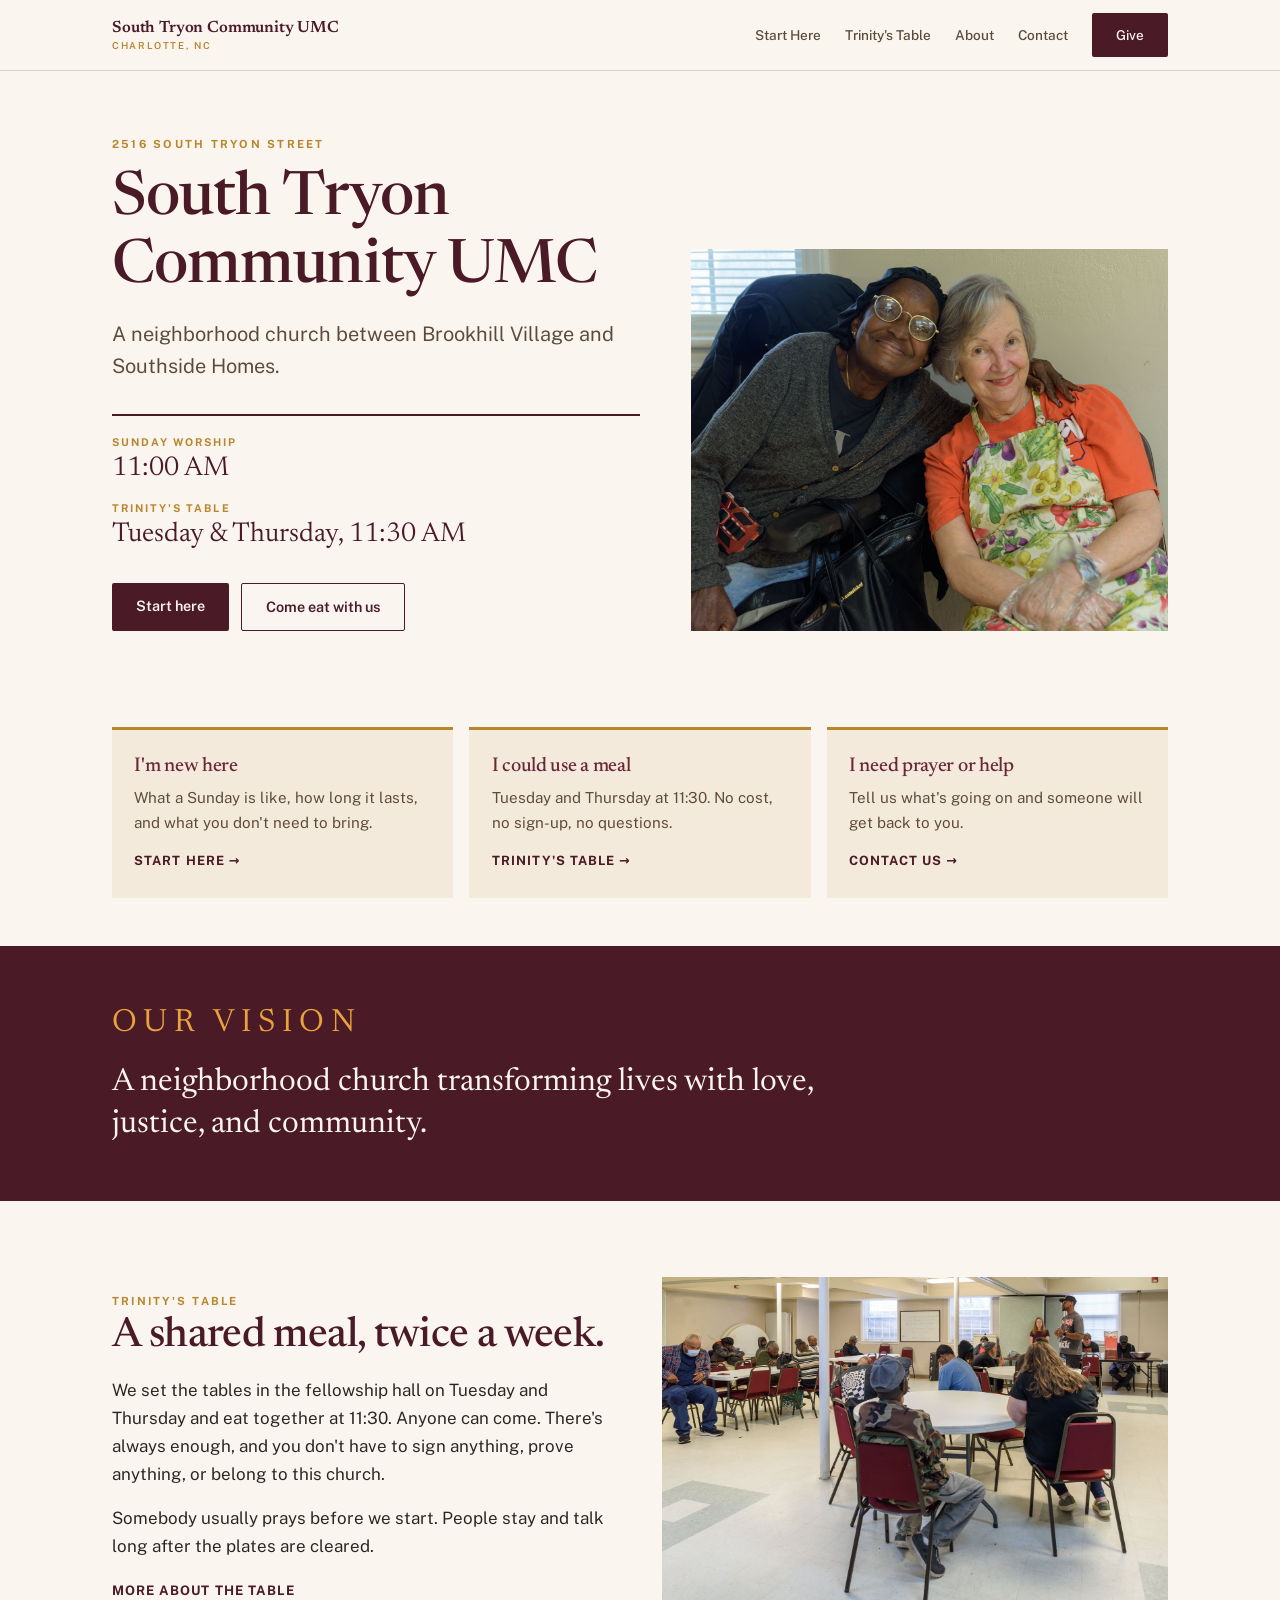
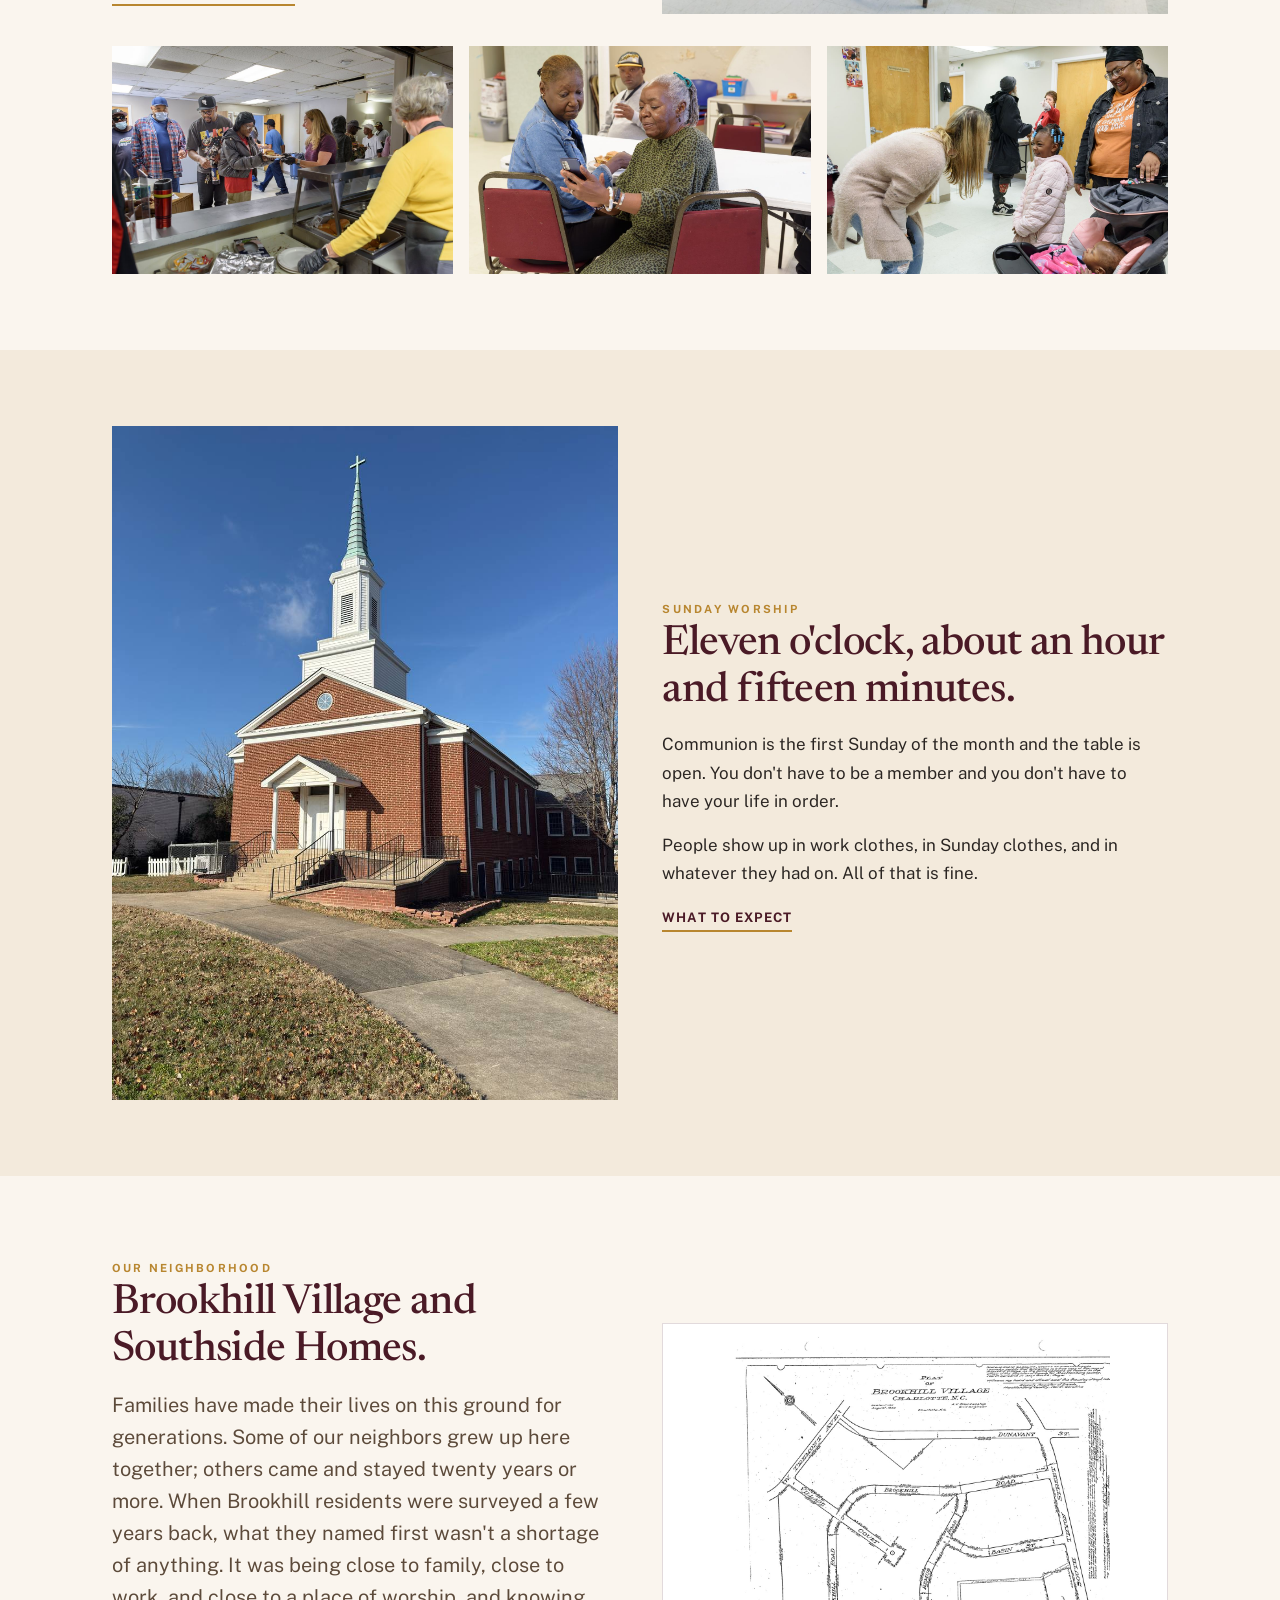
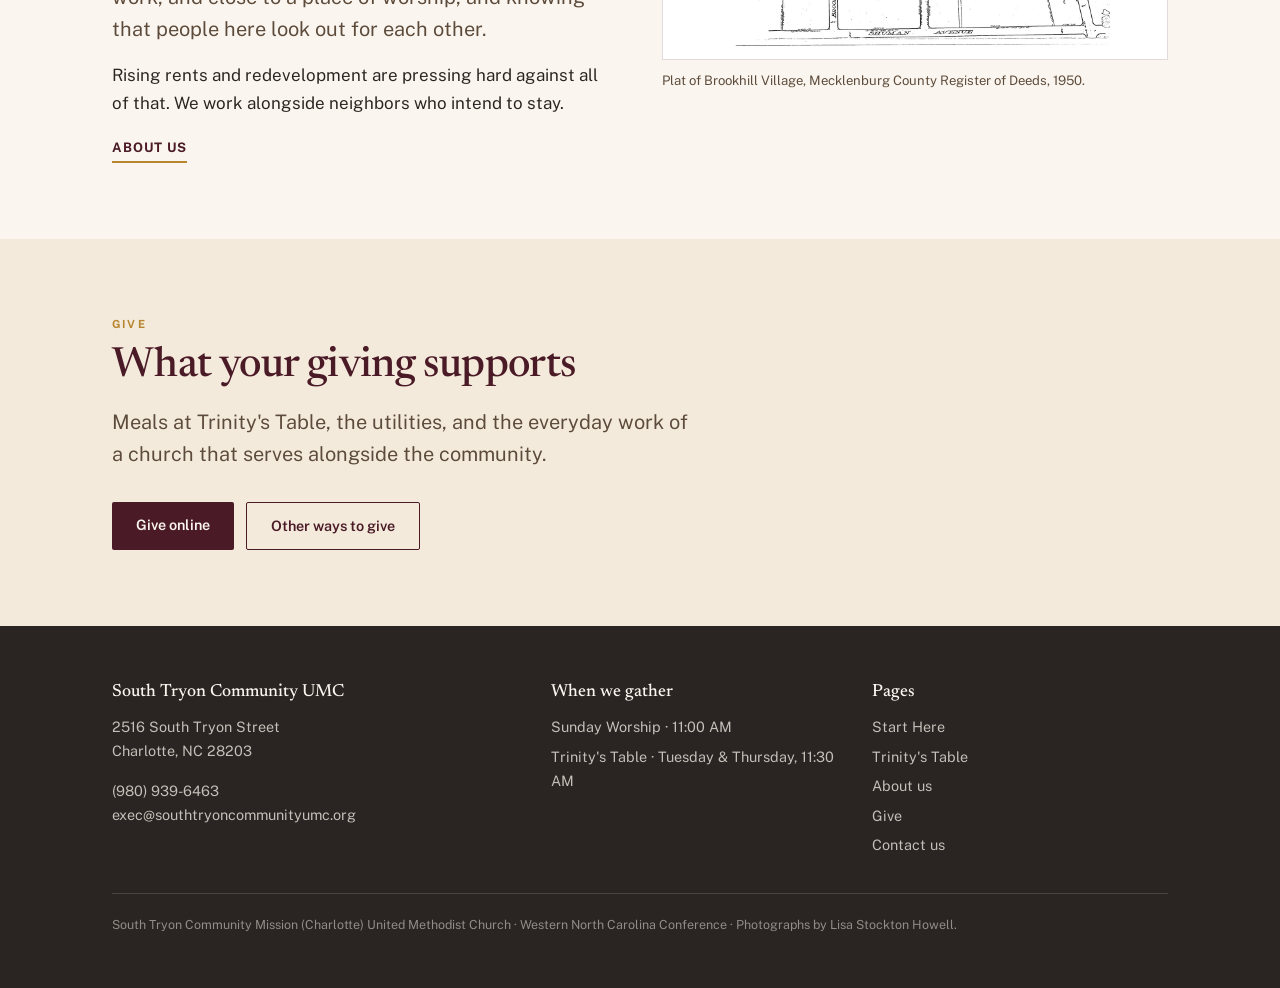
==== commit f7b2184f: "Update upcoming events from calendar" ====
--- a/index.html
+++ b/index.html
@@ -212,27 +212,7 @@
         </div>
       </section>
 
-      <!-- EVENTS:START -->
-  <section class="sec" id="events">
-    <div class="wrap">
-      <span class="eyebrow">What's coming up</span>
-      <h2>Beyond the usual week.</h2>
-      <ul class="events">
-        <li class="event">
-          <div class="event-date">
-            <span class="event-month">Aug</span>
-            <span class="event-day">29</span>
-          </div>
-          <div class="event-body">
-            <h3 class="event-title">Back To School - Supply Drop</h3>
-            <p class="event-desc">Bring your own book back and we will fill it up with school supplies. Lite lunch provided.</p>
-          </div>
-        </li>
-      </ul>
-      <p class="events-note">Every week besides: worship Sunday at 11:00, Trinity&#x27;s Table Tuesday and Thursday at 11:30, and Bible study Wednesday at 7:00 PM.</p>
-    </div>
-  </section>
-<!-- EVENTS:END -->
+      <!-- EVENTS:START --><!-- EVENTS:END -->
 
       <section class="sec">
         <div class="wrap">
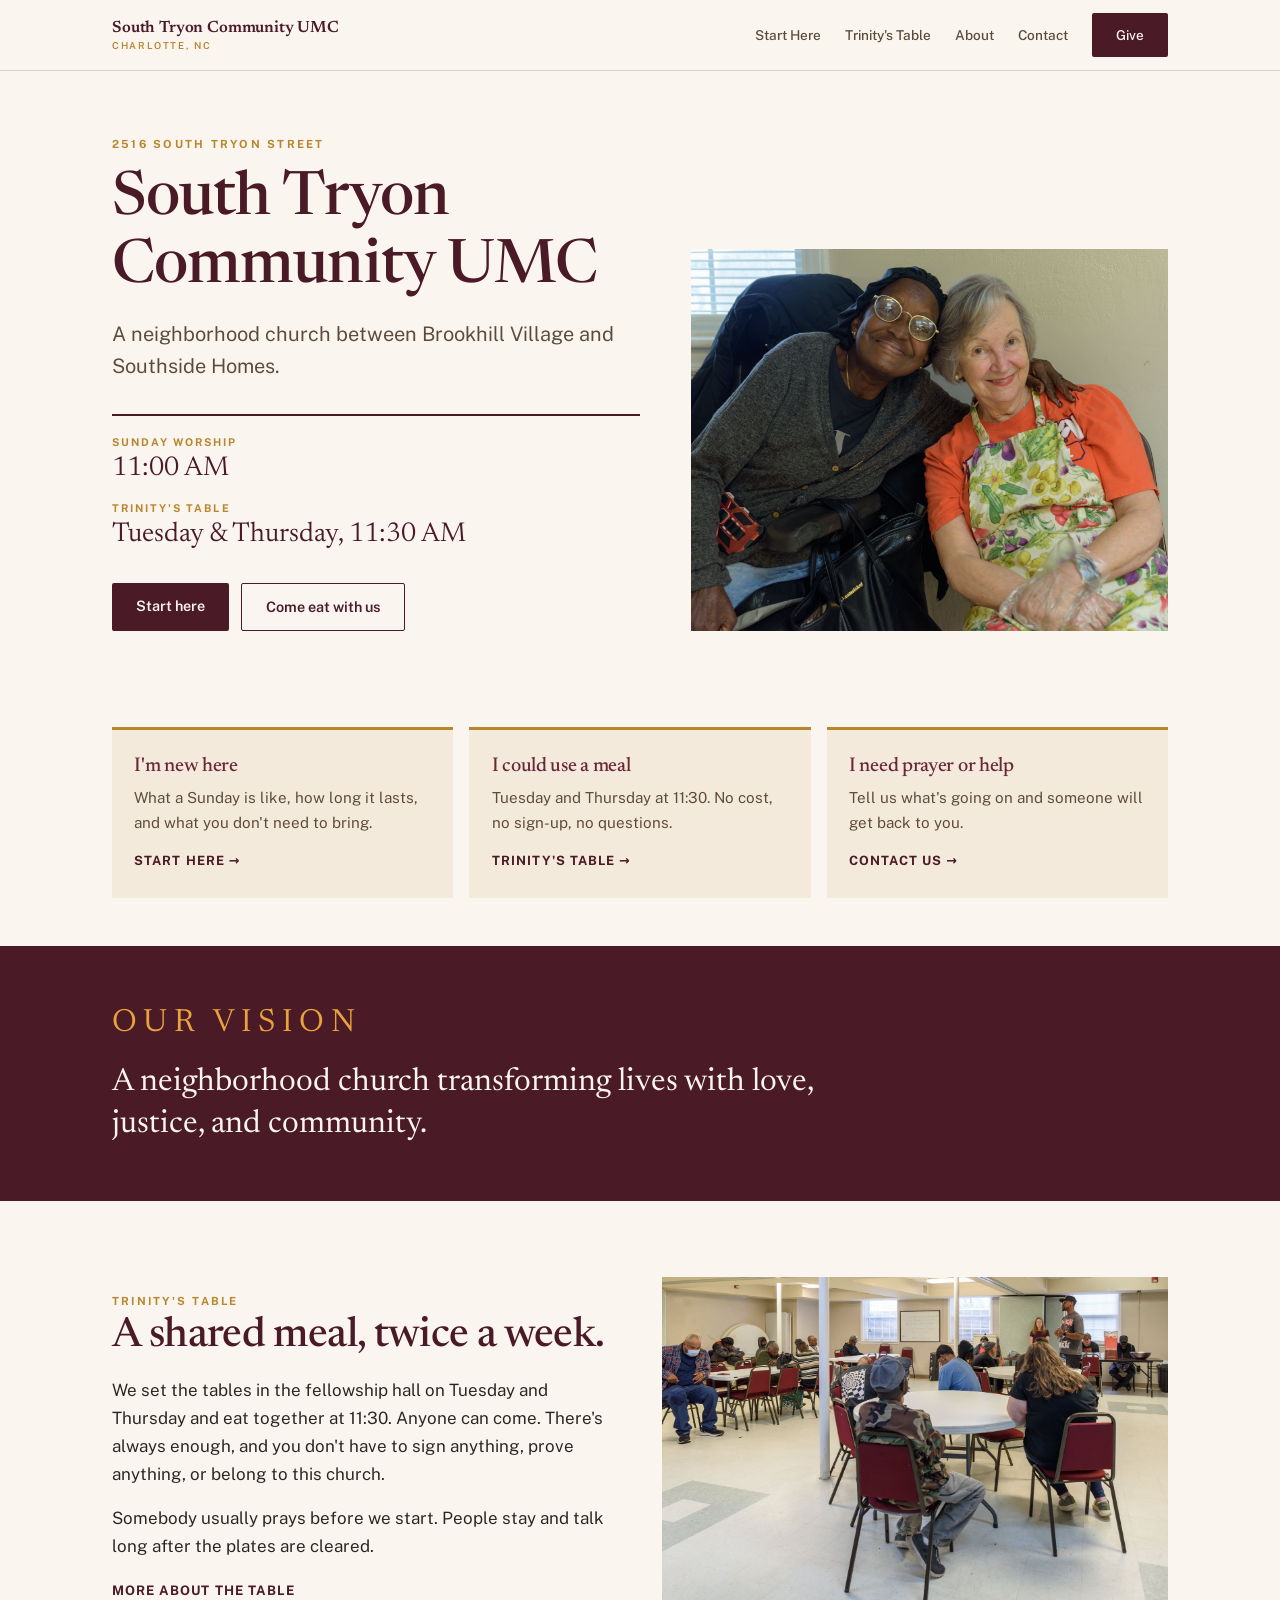
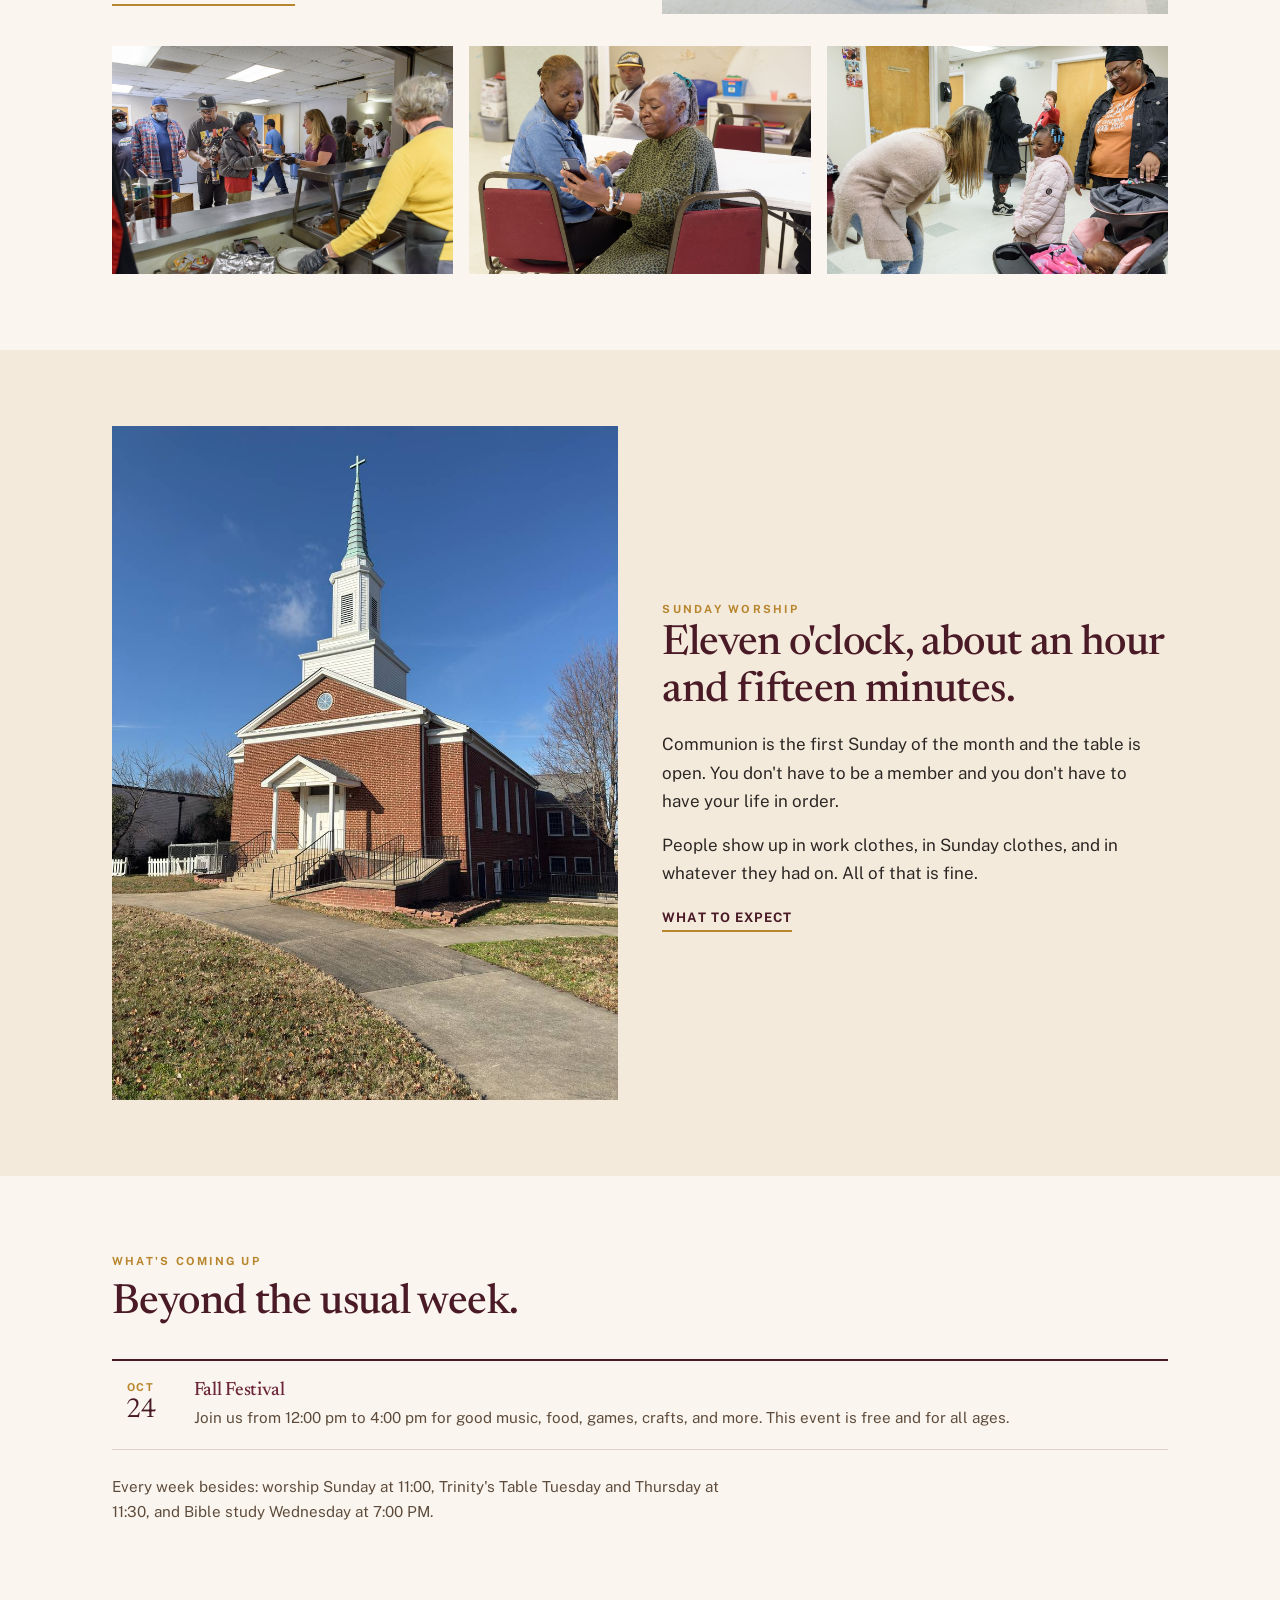
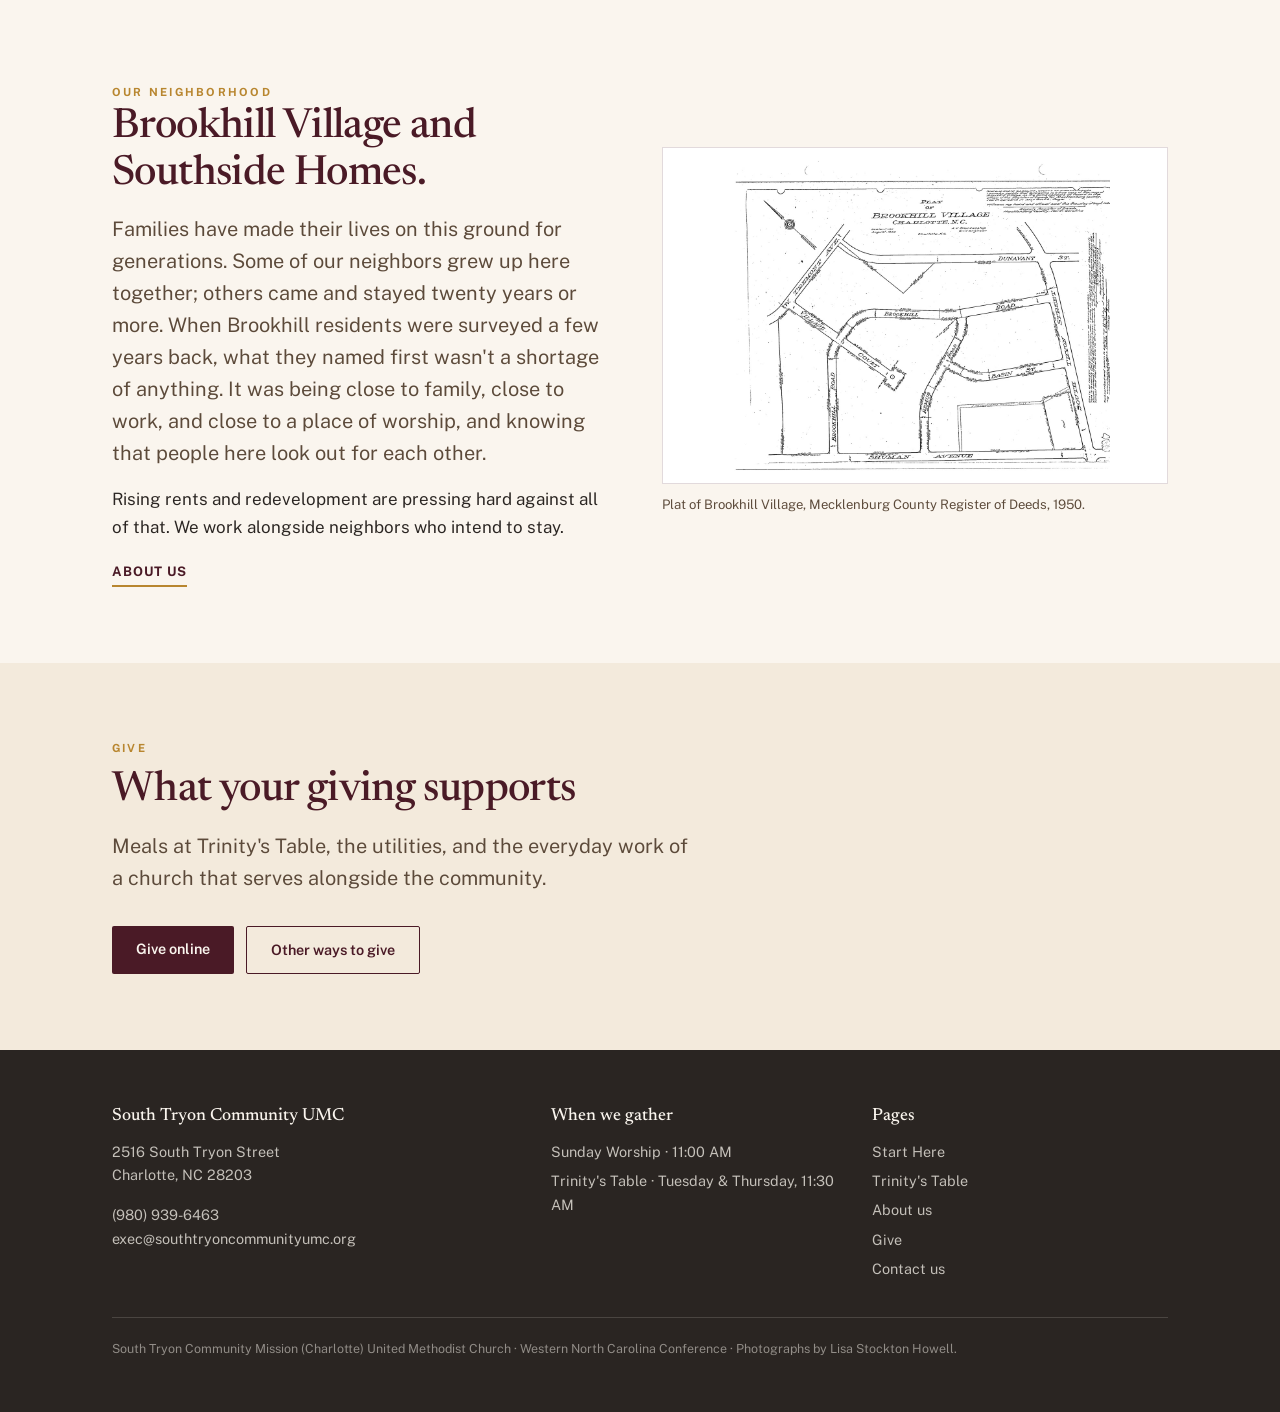
==== commit 82636c1e: "Update upcoming events from calendar" ====
--- a/index.html
+++ b/index.html
@@ -212,7 +212,27 @@
         </div>
       </section>
 
-      <!-- EVENTS:START --><!-- EVENTS:END -->
+      <!-- EVENTS:START -->
+  <section class="sec" id="events">
+    <div class="wrap">
+      <span class="eyebrow">What's coming up</span>
+      <h2>Beyond the usual week.</h2>
+      <ul class="events">
+        <li class="event">
+          <div class="event-date">
+            <span class="event-month">Oct</span>
+            <span class="event-day">24</span>
+          </div>
+          <div class="event-body">
+            <h3 class="event-title">Fall Festival</h3>
+            <p class="event-desc">Join us from 12:00 pm to 4:00 pm for good music, food, games, crafts, and more. This event is free and for all ages.</p>
+          </div>
+        </li>
+      </ul>
+      <p class="events-note">Every week besides: worship Sunday at 11:00, Trinity&#x27;s Table Tuesday and Thursday at 11:30, and Bible study Wednesday at 7:00 PM.</p>
+    </div>
+  </section>
+<!-- EVENTS:END -->
 
       <section class="sec">
         <div class="wrap">
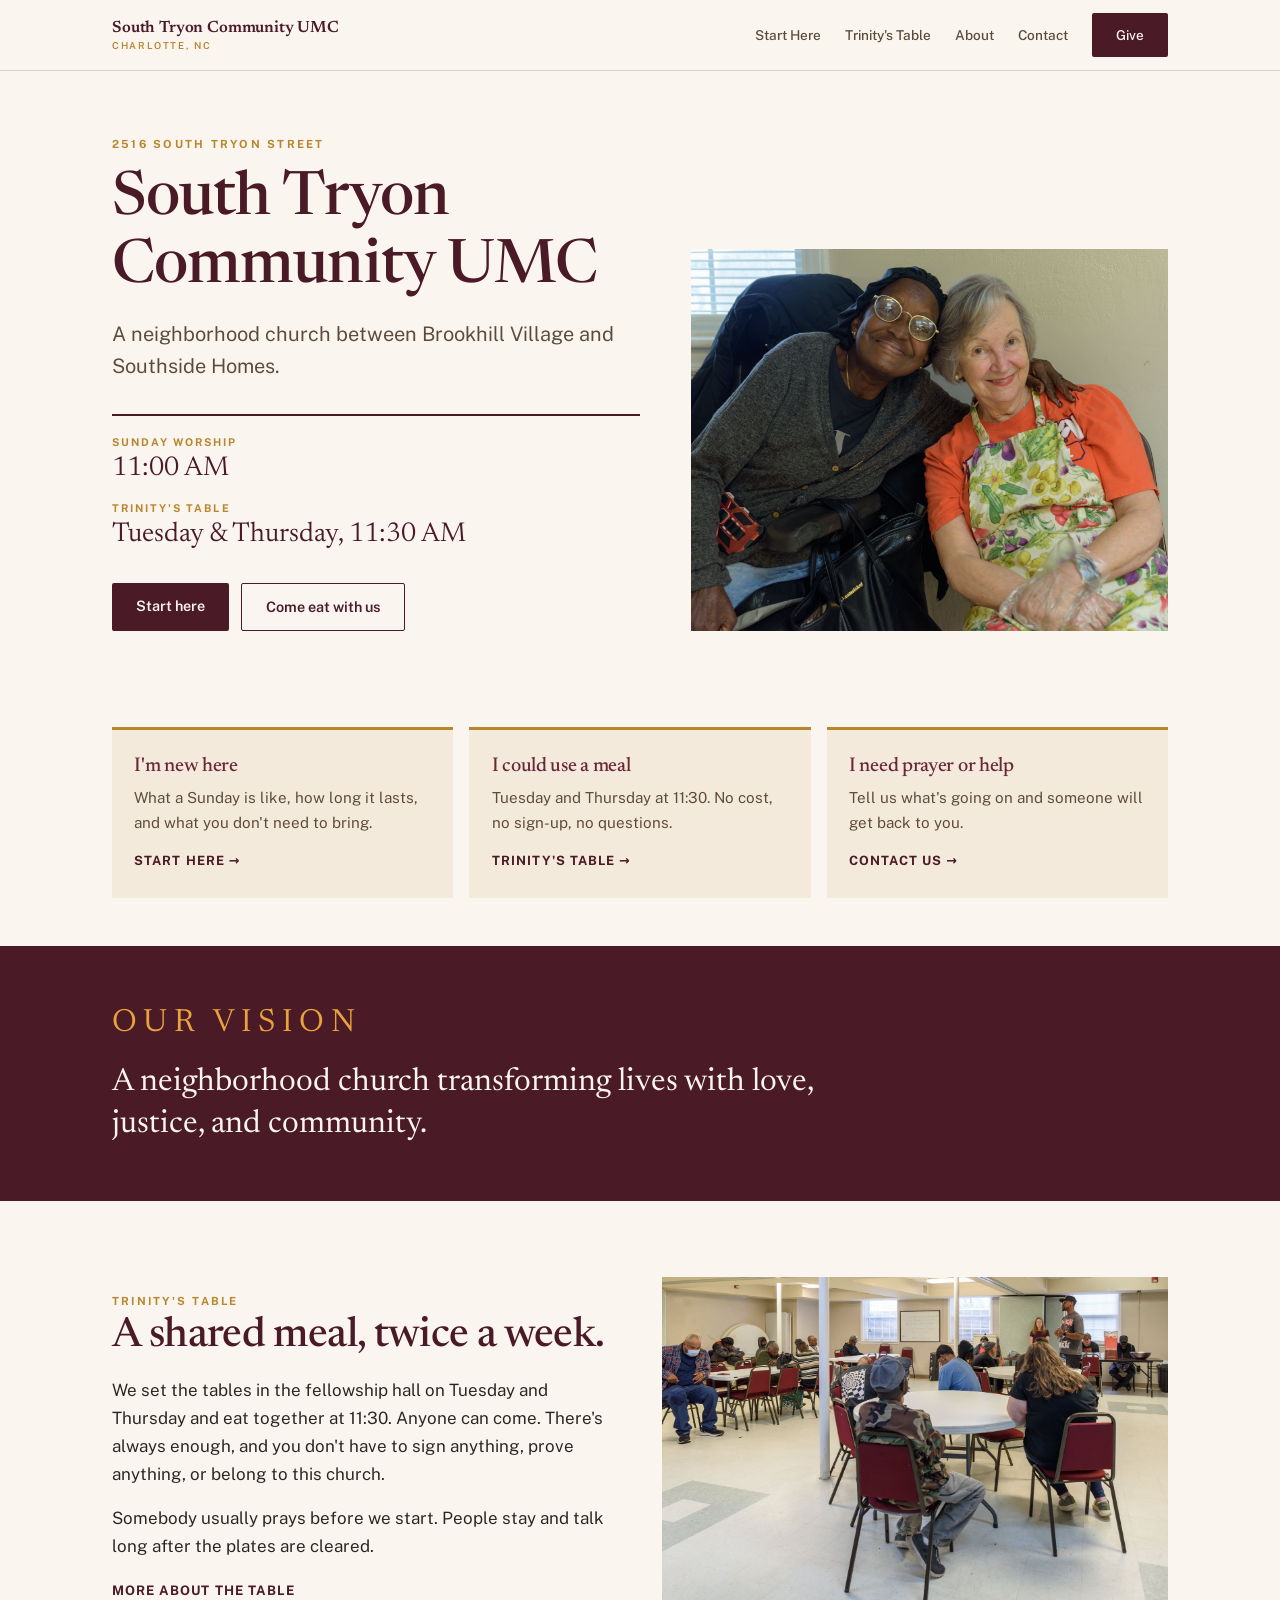
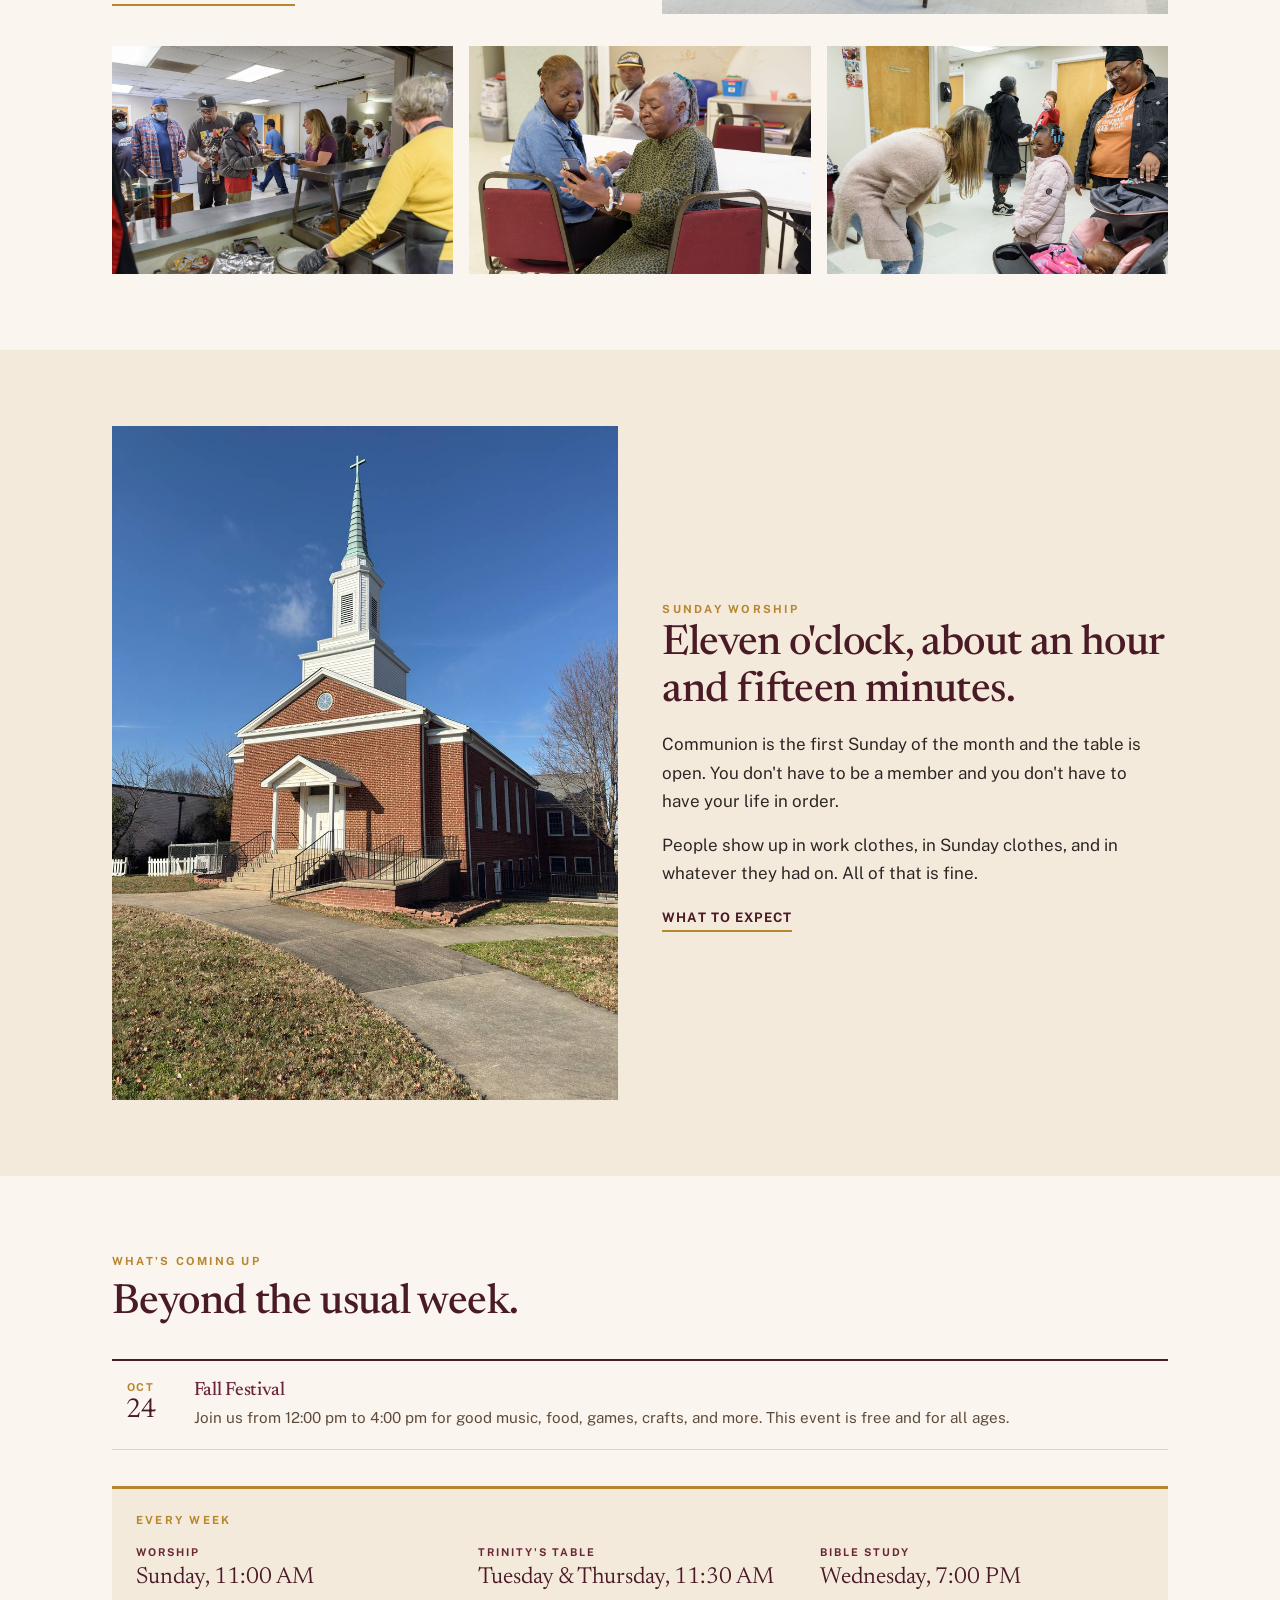
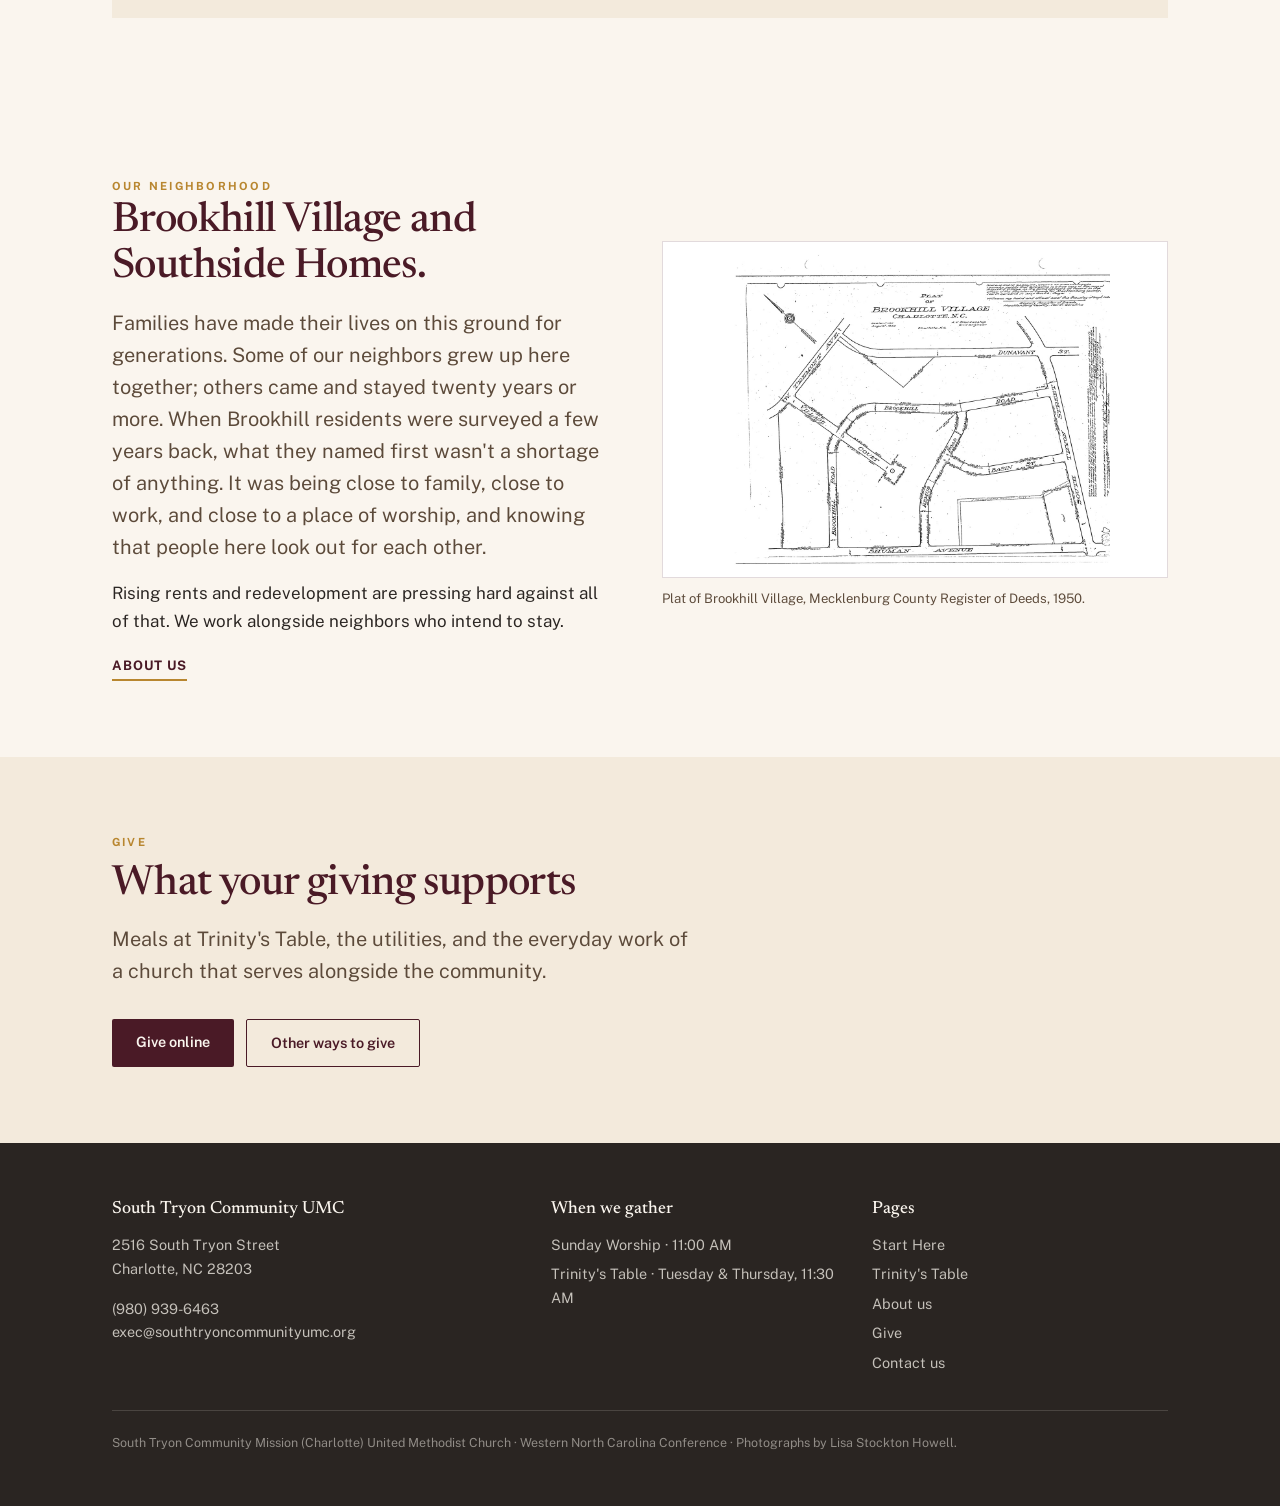
==== commit c19a7a34: "Update upcoming events from calendar" ====
--- a/index.html
+++ b/index.html
@@ -229,7 +229,14 @@
           </div>
         </li>
       </ul>
-      <p class="events-note">Every week besides: worship Sunday at 11:00, Trinity&#x27;s Table Tuesday and Thursday at 11:30, and Bible study Wednesday at 7:00 PM.</p>
+      <div class="weekly">
+        <p class="eyebrow">Every week</p>
+        <dl>
+          <div><dt>Worship</dt><dd>Sunday, 11:00 AM</dd></div>
+          <div><dt>Trinity&#x27;s Table</dt><dd>Tuesday &amp; Thursday, 11:30 AM</dd></div>
+          <div><dt>Bible study</dt><dd>Wednesday, 7:00 PM</dd></div>
+        </dl>
+      </div>
     </div>
   </section>
 <!-- EVENTS:END -->
--- a/style.css
+++ b/style.css
@@ -217,4 +217,13 @@
 .event-body{flex:1}
 .event-title{font-size:1.2rem;color:var(--wine-lt);line-height:1.25}
 .event-desc{font-size:.95rem;color:var(--ink-soft);margin-top:.15rem}
-.events-note{margin-top:1.5rem;font-size:.95rem;color:var(--ink-soft);max-width:38rem}
+.events-empty{margin-top:2rem;border-top:2px solid var(--wine);padding-top:1.15rem;
+  color:var(--ink-soft)}
+.weekly{margin-top:2.25rem;background:var(--cream-2);border-top:3px solid var(--ember);
+  padding:1.4rem 1.5rem 1.6rem}
+.weekly dl{display:grid;gap:1.1rem;margin-top:.9rem}
+@media(min-width:760px){.weekly dl{grid-template-columns:repeat(3,1fr)}}
+.weekly dt{font-size:.67rem;font-weight:700;letter-spacing:.19em;
+  text-transform:uppercase;color:var(--wine-lt)}
+.weekly dd{font-family:var(--serif);font-size:clamp(1.2rem,2.4vw,1.45rem);
+  color:var(--wine);line-height:1.2;margin-top:.15rem}
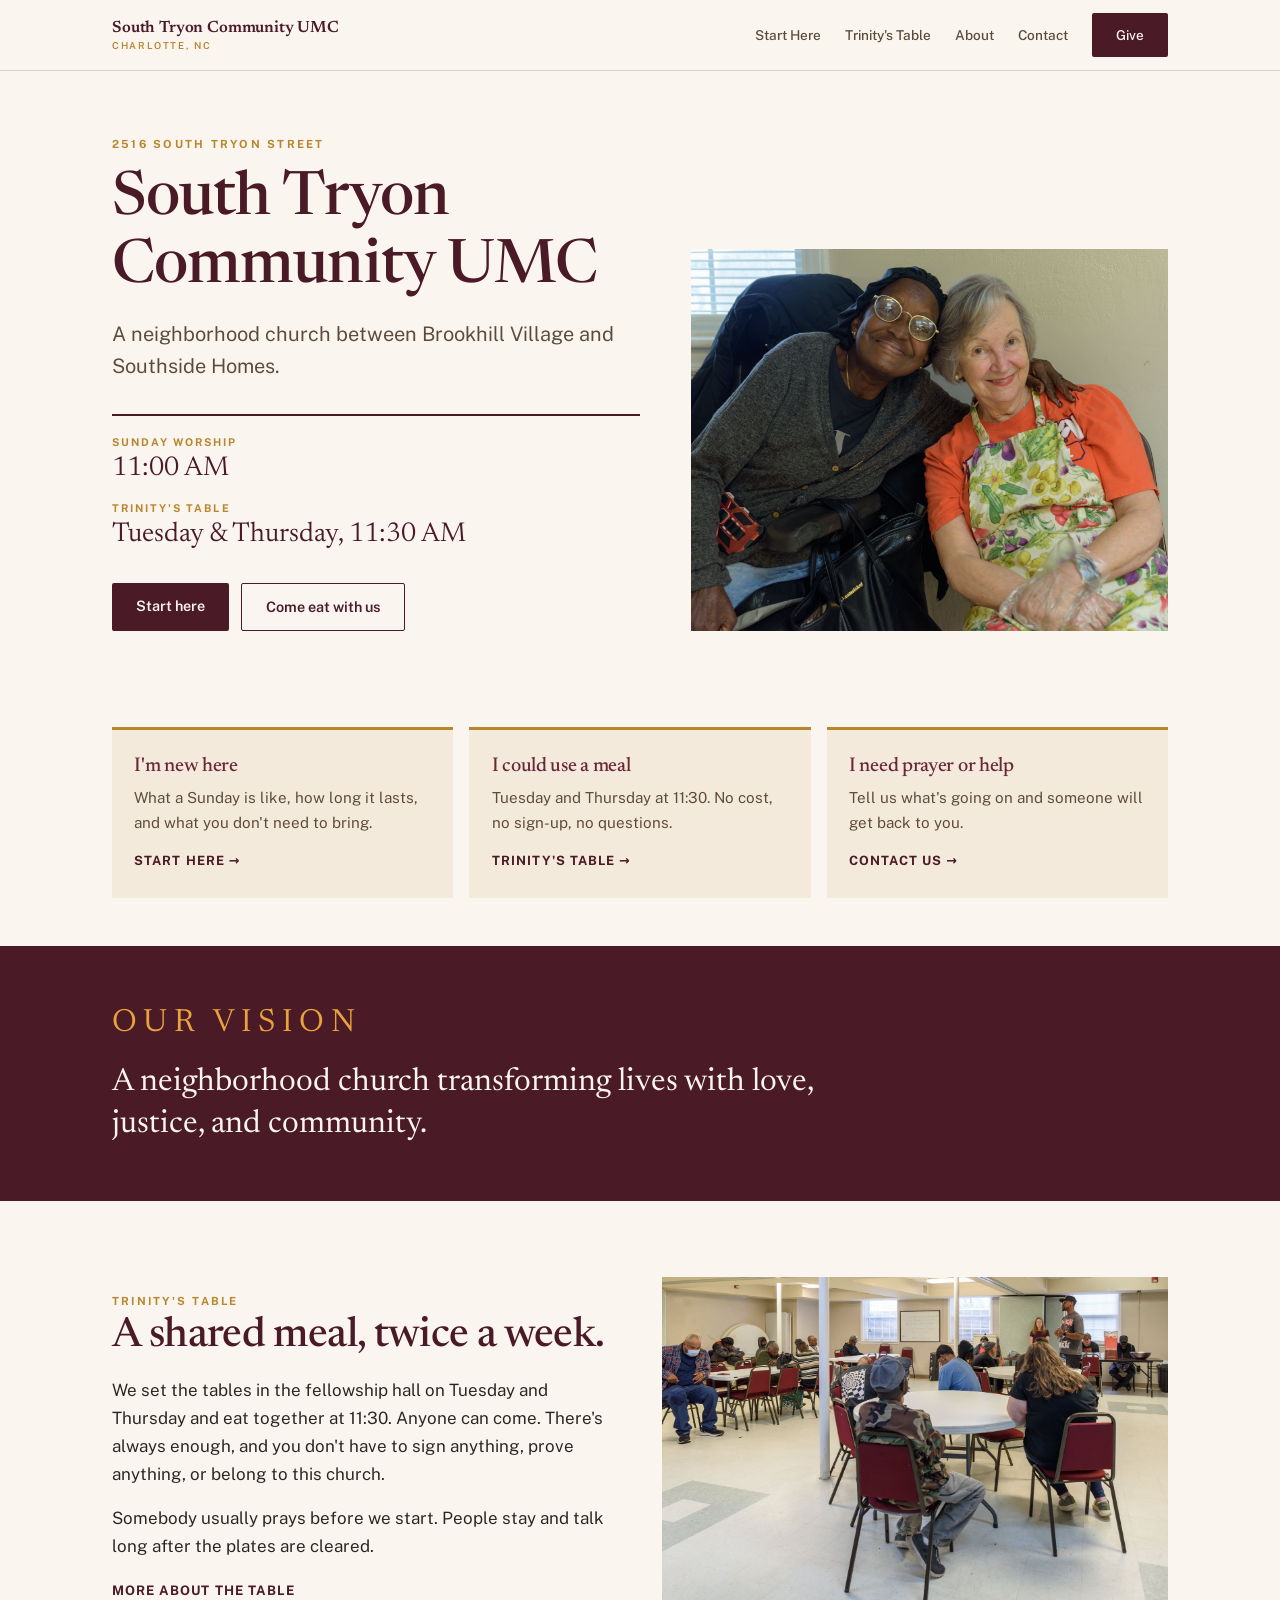
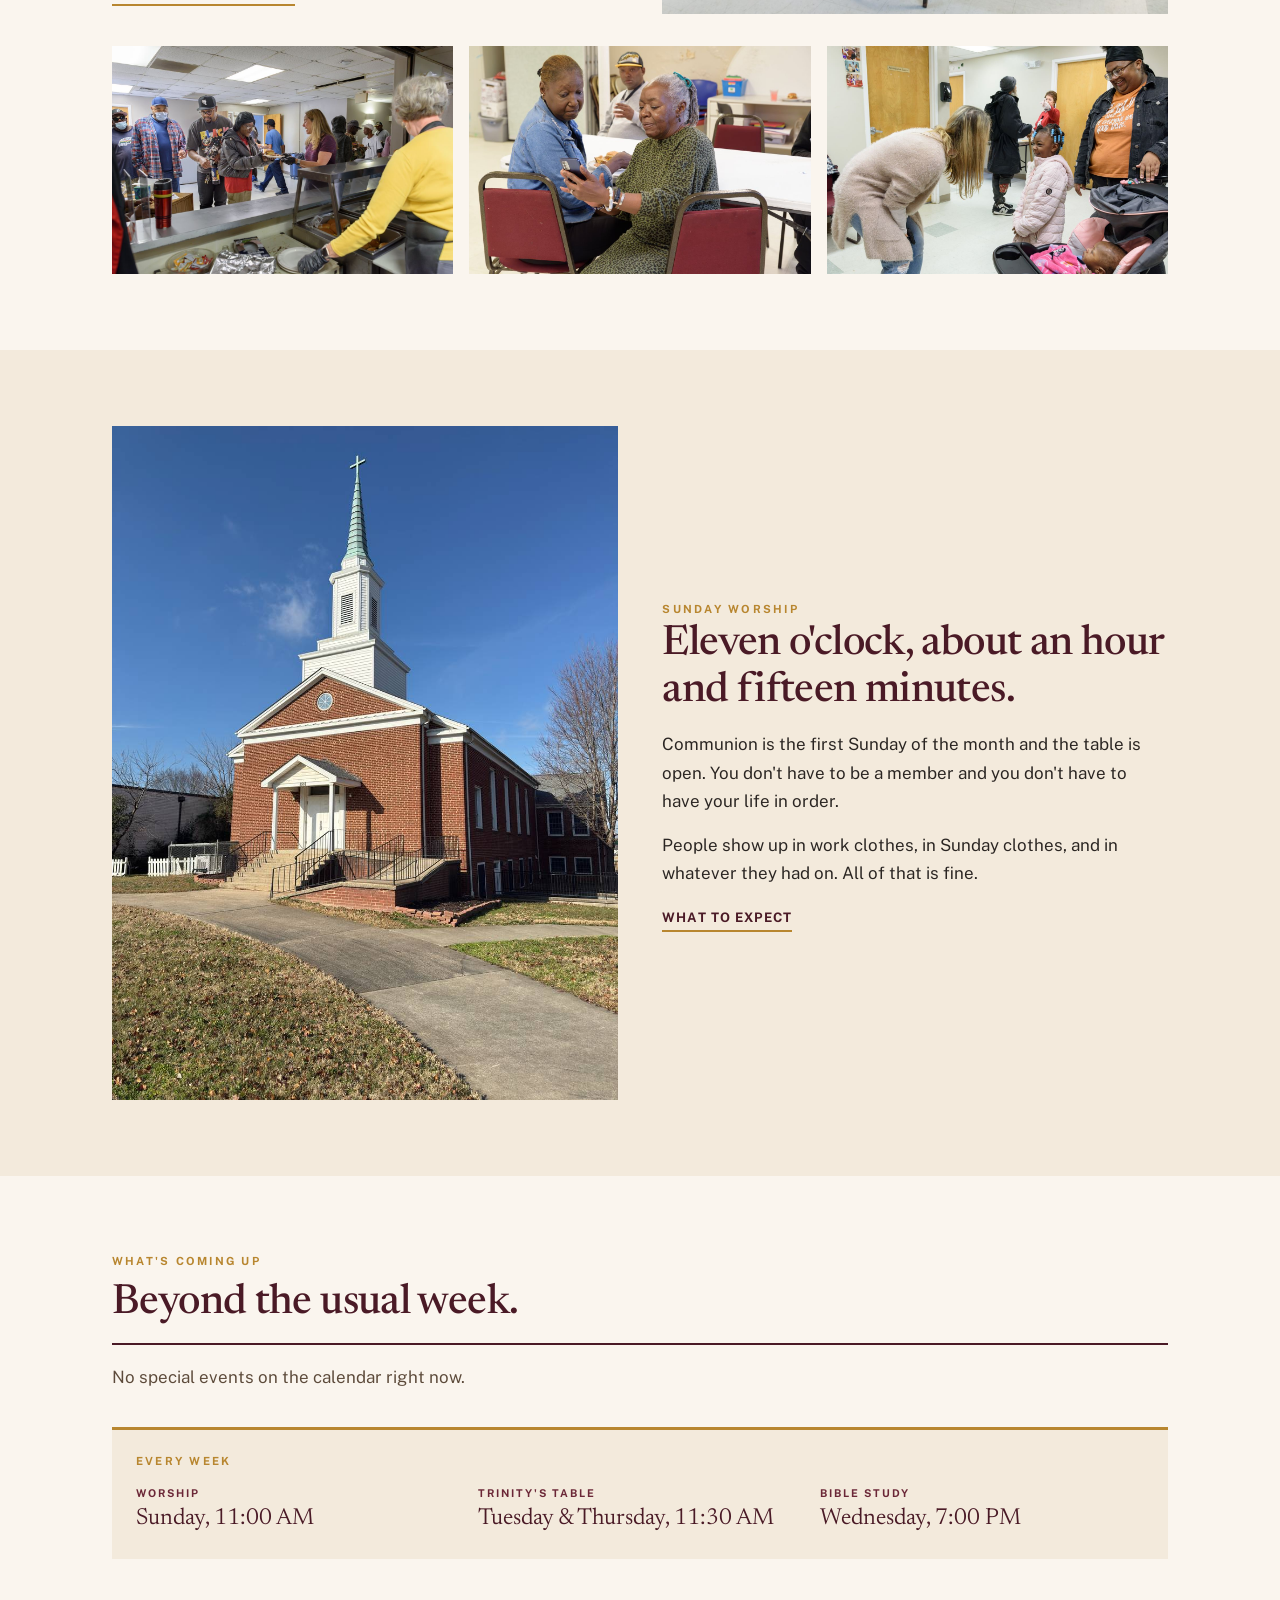
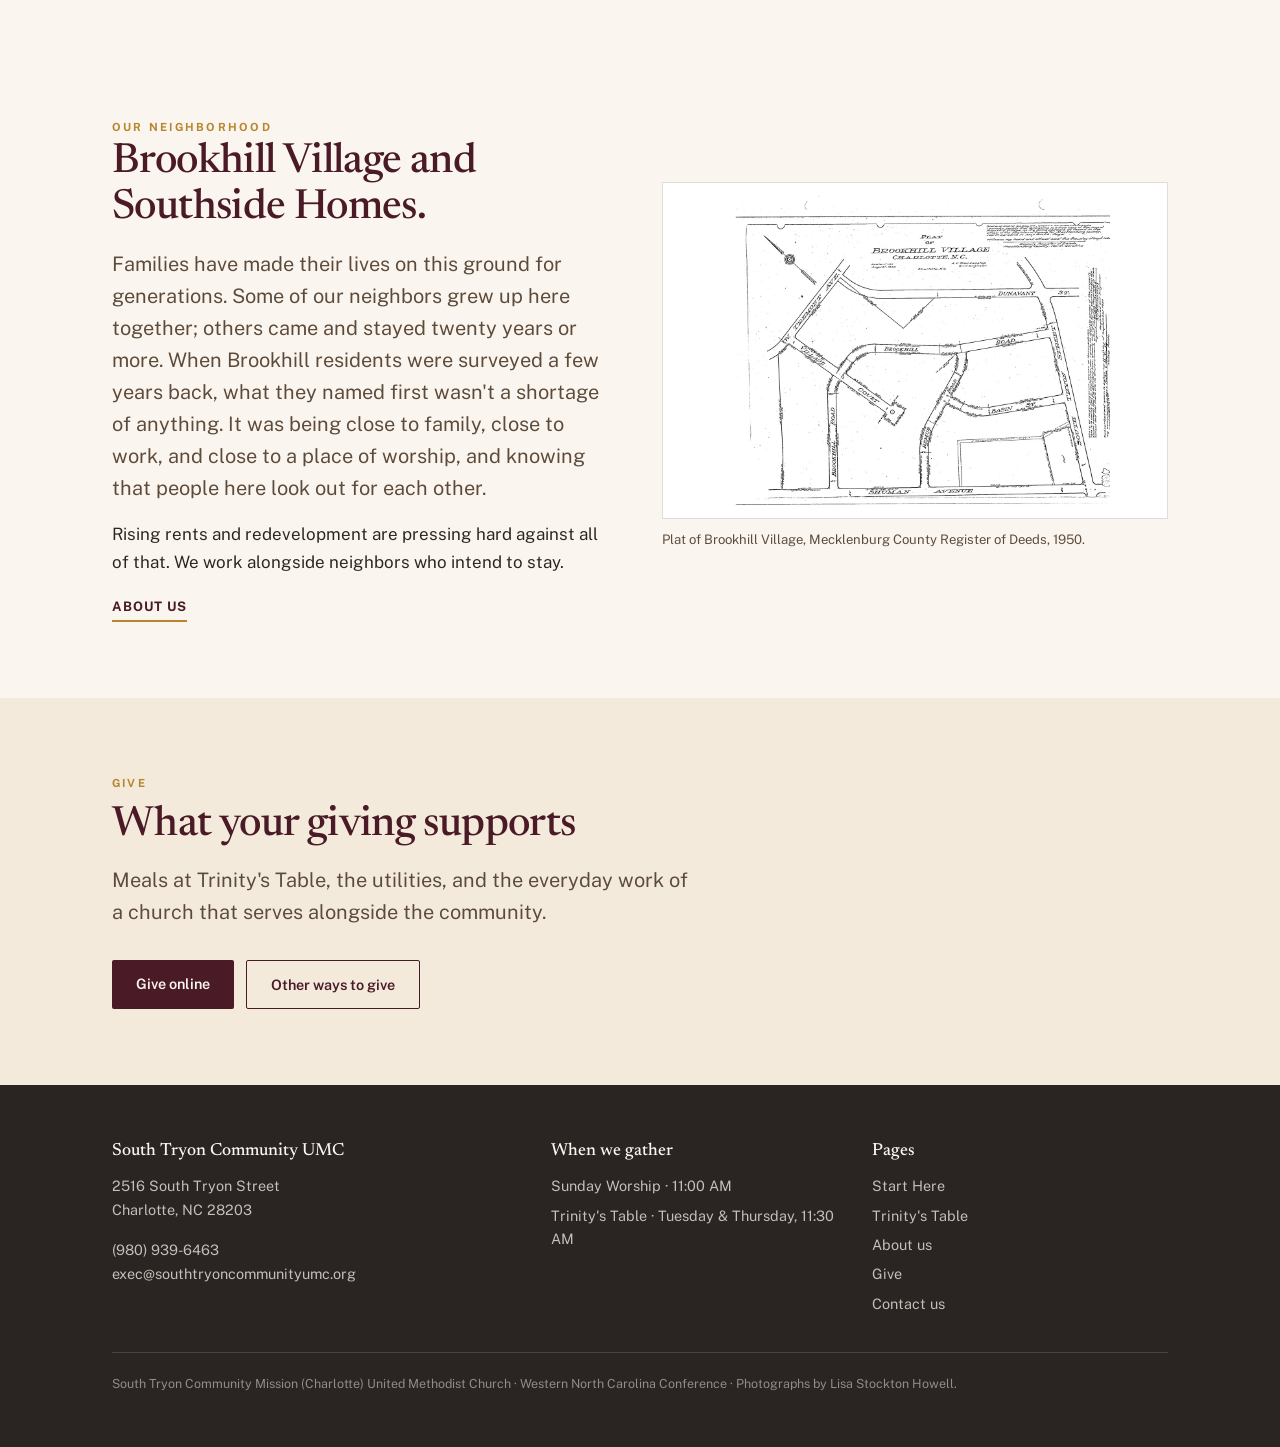
==== commit f6079d9d: "Update upcoming events from calendar" ====
--- a/index.html
+++ b/index.html
@@ -217,18 +217,7 @@
     <div class="wrap">
       <span class="eyebrow">What's coming up</span>
       <h2>Beyond the usual week.</h2>
-      <ul class="events">
-        <li class="event">
-          <div class="event-date">
-            <span class="event-month">Oct</span>
-            <span class="event-day">24</span>
-          </div>
-          <div class="event-body">
-            <h3 class="event-title">Fall Festival</h3>
-            <p class="event-desc">Join us from 12:00 pm to 4:00 pm for good music, food, games, crafts, and more. This event is free and for all ages.</p>
-          </div>
-        </li>
-      </ul>
+      <p class="events-empty">No special events on the calendar right now.</p>
       <div class="weekly">
         <p class="eyebrow">Every week</p>
         <dl>
